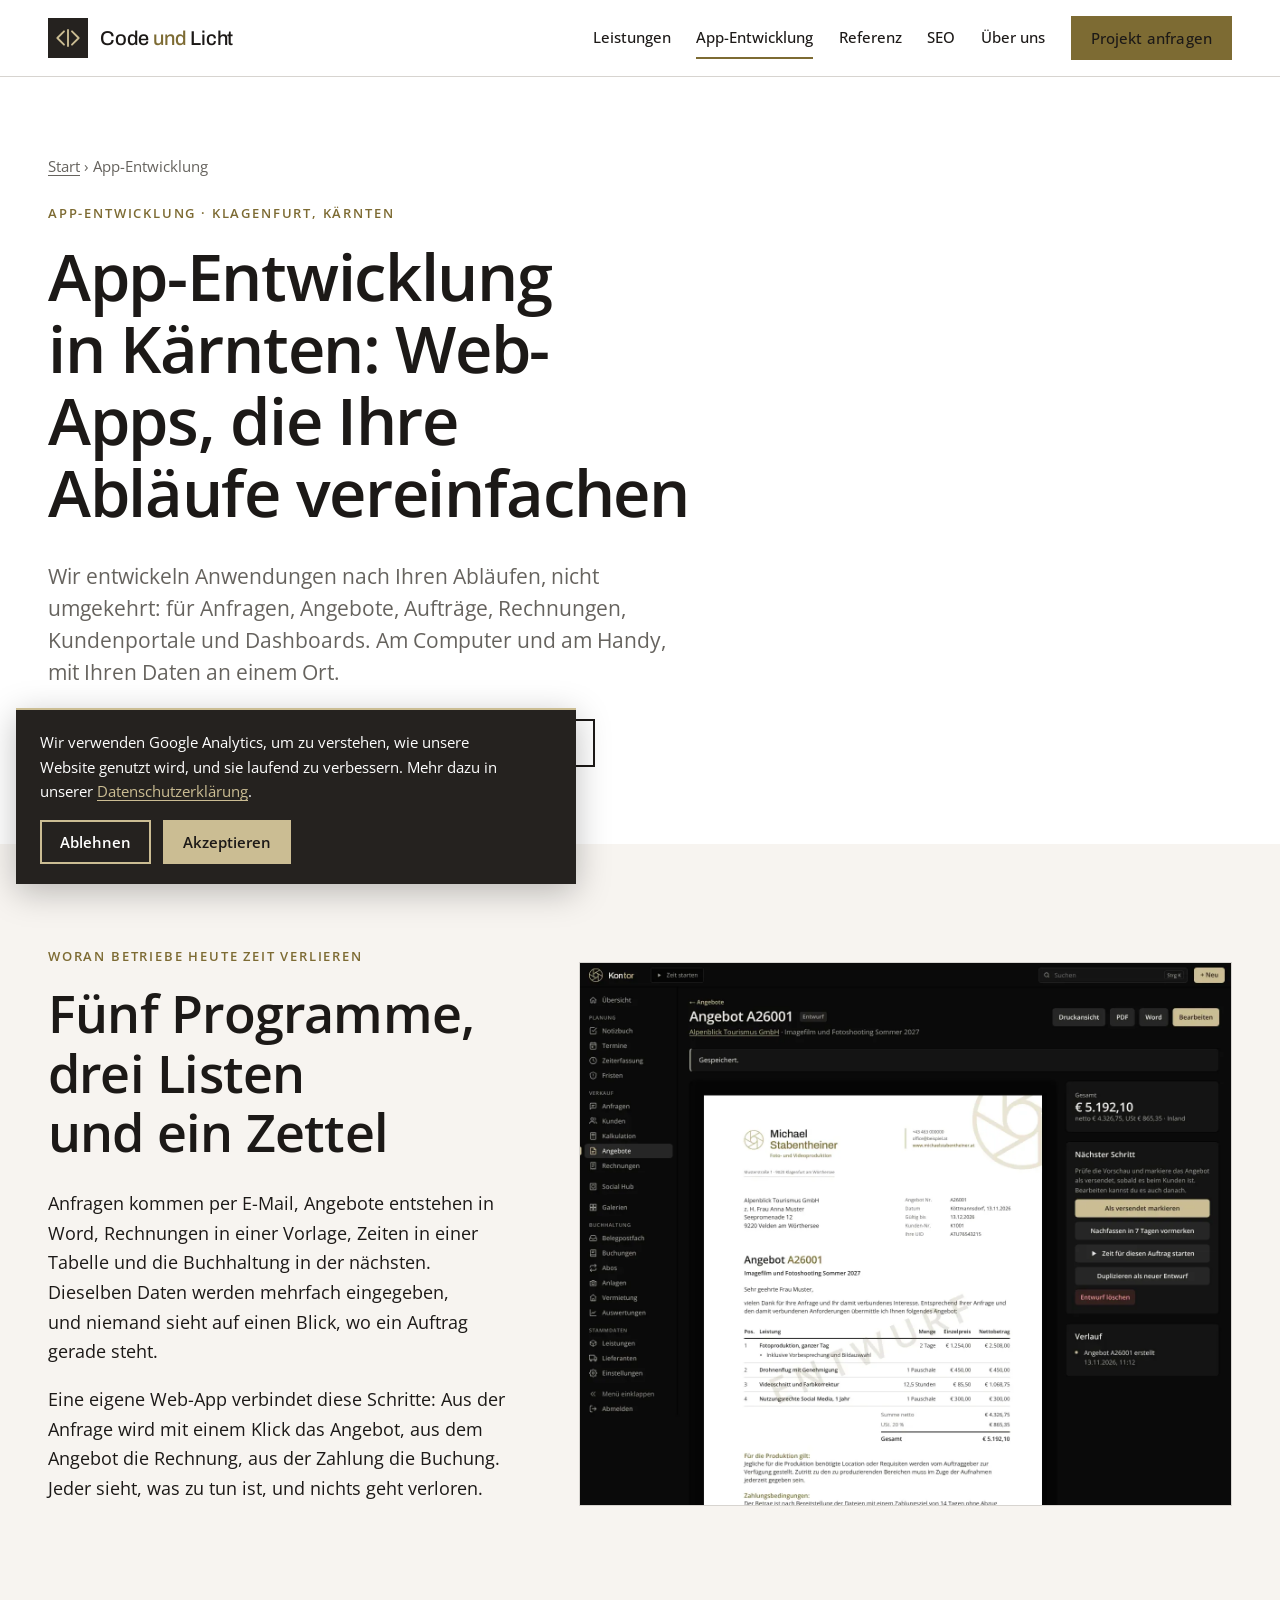
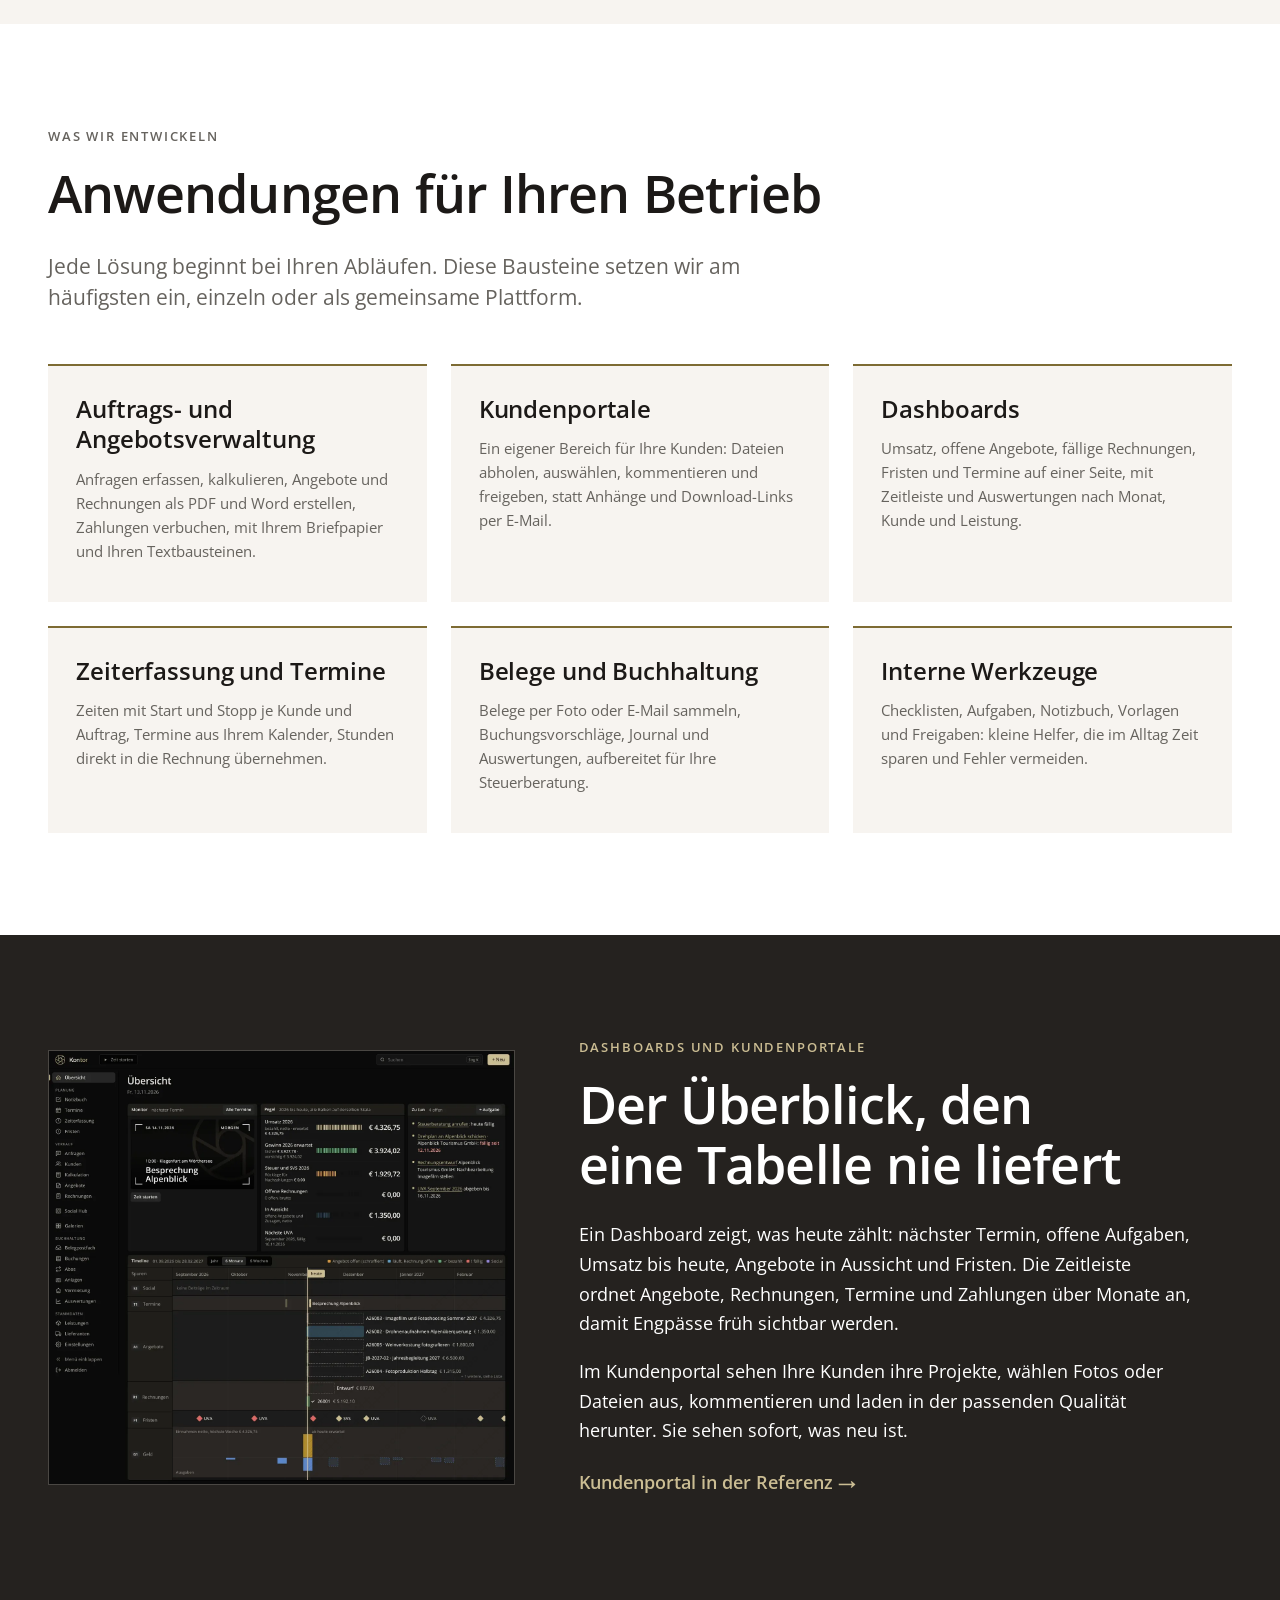
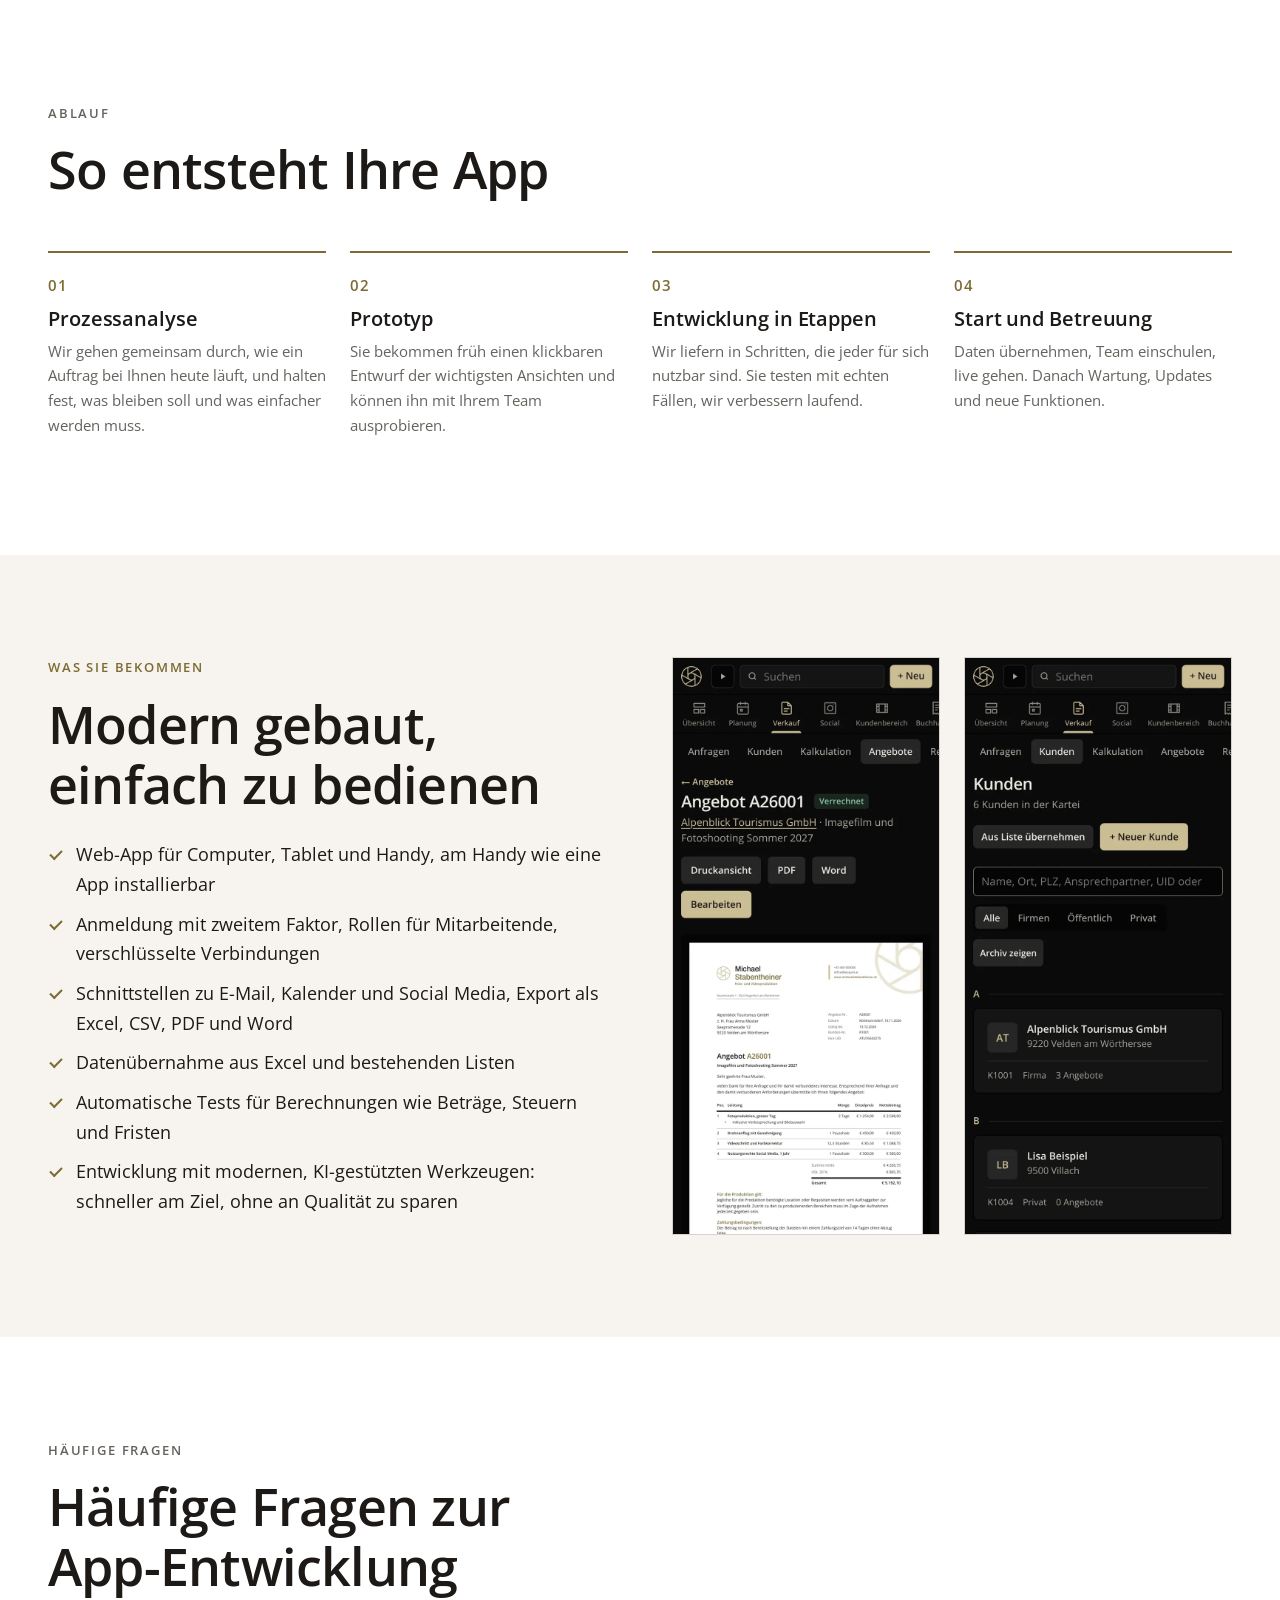
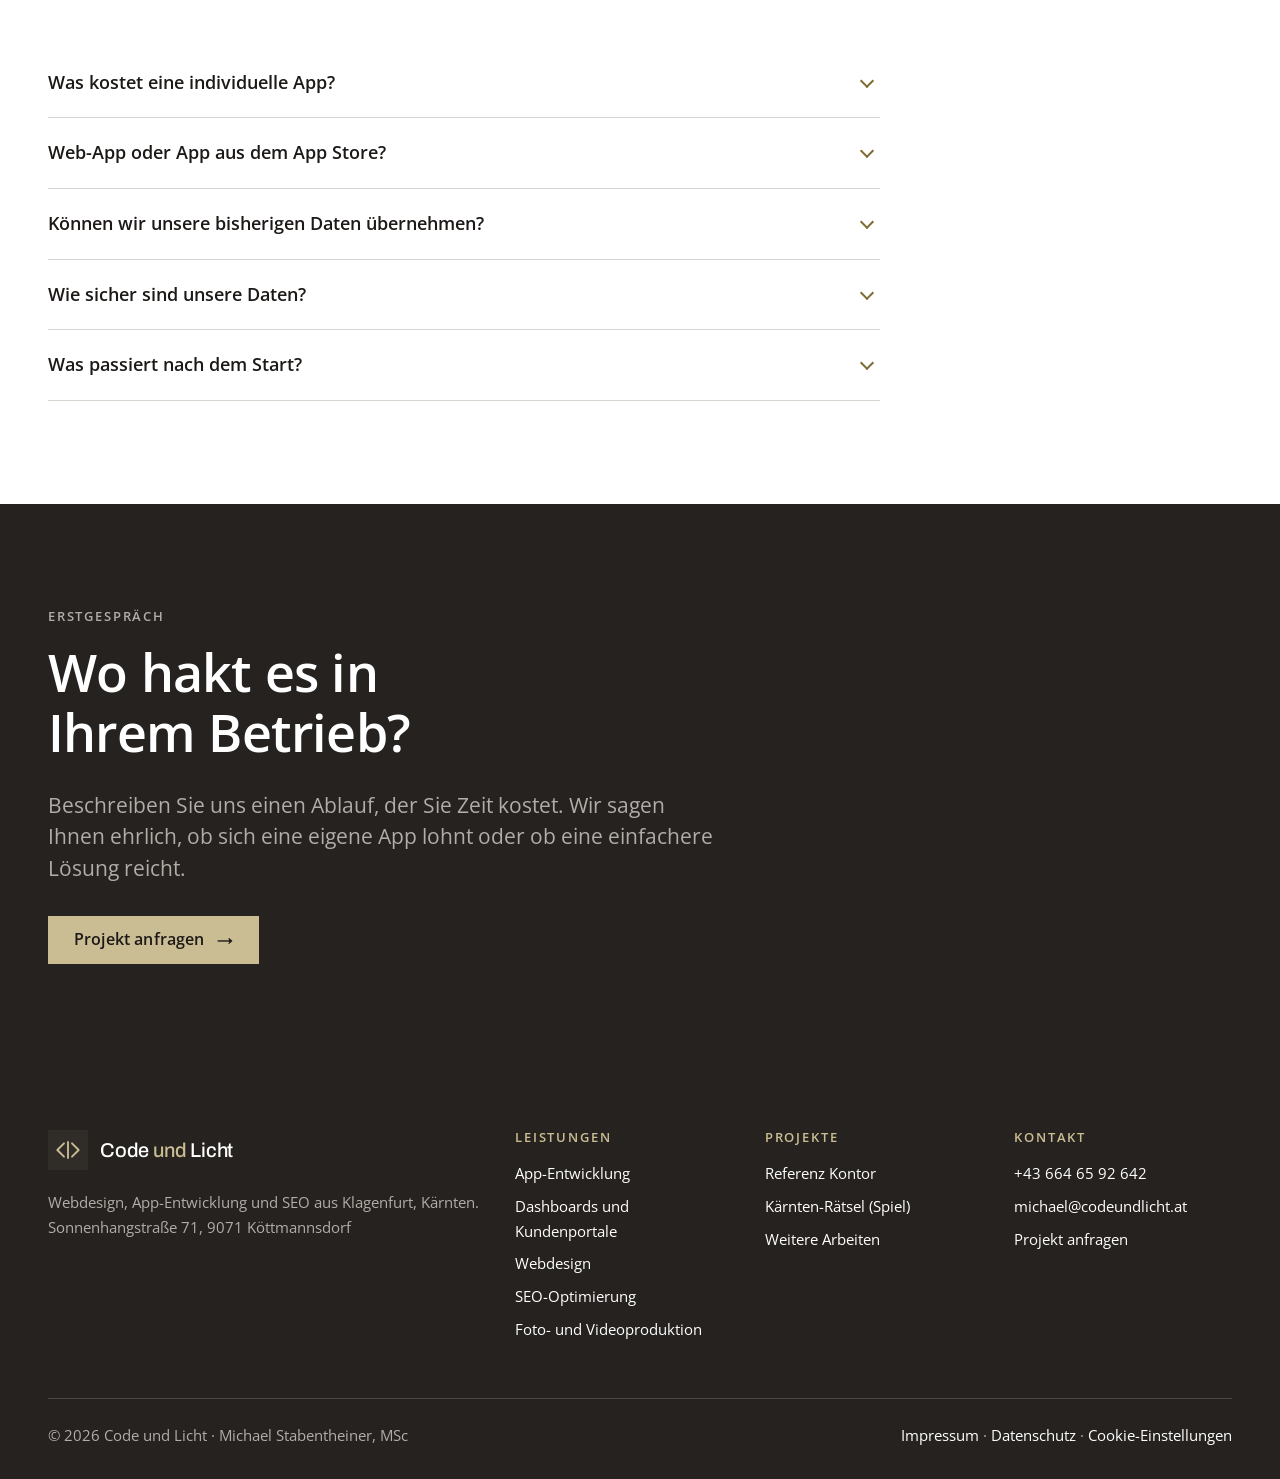
==== app-entwicklung/index.html @ 919775f1 "Code und Licht neu: CI 2026, App-Entwicklung, Referenz Kontor, SEO-Angebot - Startseite neu gegliede" ====
<!DOCTYPE html>
<html lang="de-AT">
<head>
  <meta charset="UTF-8">
  <meta name="viewport" content="width=device-width, initial-scale=1">
  <title>App-Entwicklung in Kärnten: Web-Apps &amp; Dashboards</title>
  <meta name="description" content="Web-Apps, Dashboards und Kundenportale nach Ihren Abläufen: App-Entwicklung aus Klagenfurt für Unternehmen in Kärnten und ganz Österreich.">
  <meta name="robots" content="index, follow, max-image-preview:large">
  <link rel="canonical" href="https://www.codeundlicht.at/app-entwicklung/">
  <meta property="og:type" content="website">
  <meta property="og:locale" content="de_AT">
  <meta property="og:site_name" content="Code und Licht">
  <meta property="og:title" content="App-Entwicklung in Kärnten: Web-Apps &amp; Dashboards">
  <meta property="og:description" content="Web-Apps, Dashboards und Kundenportale nach Ihren Abläufen: App-Entwicklung aus Klagenfurt für Unternehmen in Kärnten und ganz Österreich.">
  <meta property="og:url" content="https://www.codeundlicht.at/app-entwicklung/">
  <meta property="og:image" content="https://www.codeundlicht.at/assets/images/referenz-kontor/kontor-dashboard-uebersicht.jpg">
  <meta name="twitter:card" content="summary_large_image">
  <meta name="theme-color" content="#25221F">
  <link rel="icon" href="../assets/images/favicon.svg" type="image/svg+xml">
  <link rel="apple-touch-icon" href="../assets/images/apple-touch-icon.png">
  <link rel="preload" href="../assets/fonts/opensans-latin-400-600.woff2" as="font" type="font/woff2" crossorigin>
  <link rel="preload" as="image" href="../assets/images/referenz-kontor/kontor-angebot-720.webp" type="image/webp" fetchpriority="high">
  <link rel="stylesheet" href="../css/site.css">
  <script type="application/ld+json">
{
 "@context": "https://schema.org",
 "@graph": [
  {
   "@type": "ProfessionalService",
   "@id": "https://www.codeundlicht.at/#organisation",
   "name": "Code und Licht",
   "description": "Webdesign, App-Entwicklung und SEO aus Klagenfurt, Kärnten: Websites, Web-Apps, Dashboards und Kundenportale für kleine und mittelständische Unternehmen und Tourismusbetriebe.",
   "url": "https://www.codeundlicht.at/",
   "logo": "https://www.codeundlicht.at/assets/images/code-und-licht-logo.png",
   "image": "https://www.codeundlicht.at/assets/images/referenz-kontor/kontor-dashboard-uebersicht.jpg",
   "founder": {
    "@type": "Person",
    "name": "Michael Stabentheiner",
    "honorificSuffix": "MSc"
   },
   "email": "michael@codeundlicht.at",
   "telephone": "+43 664 65 92 642",
   "vatID": "ATU69786635",
   "address": {
    "@type": "PostalAddress",
    "streetAddress": "Sonnenhangstraße 71",
    "postalCode": "9071",
    "addressLocality": "Köttmannsdorf",
    "addressRegion": "Kärnten",
    "addressCountry": "AT"
   },
   "areaServed": [
    {
     "@type": "City",
     "name": "Klagenfurt"
    },
    {
     "@type": "City",
     "name": "Villach"
    },
    {
     "@type": "AdministrativeArea",
     "name": "Kärnten"
    },
    {
     "@type": "Country",
     "name": "Österreich"
    }
   ],
   "knowsAbout": [
    "Webdesign",
    "App-Entwicklung",
    "Web-Apps",
    "Dashboards",
    "Kundenportale",
    "Prozessoptimierung",
    "Automatisierung",
    "SEO",
    "Suchmaschinenoptimierung",
    "Landingpages",
    "Spieleentwicklung"
   ],
   "sameAs": [
    "https://www.instagram.com/michael.stabentheiner/",
    "https://at.linkedin.com/company/michaelstabentheiner",
    "https://www.facebook.com/michael.stabentheiner/",
    "https://www.michaelstabentheiner.at/"
   ]
  },
  {
   "@type": "WebSite",
   "@id": "https://www.codeundlicht.at/#website",
   "url": "https://www.codeundlicht.at/",
   "name": "Code und Licht",
   "inLanguage": "de-AT",
   "publisher": {
    "@id": "https://www.codeundlicht.at/#organisation"
   }
  },
  {
   "@type": "WebPage",
   "@id": "https://www.codeundlicht.at/app-entwicklung/#seite",
   "url": "https://www.codeundlicht.at/app-entwicklung/",
   "name": "App-Entwicklung in Kärnten: Web-Apps & Dashboards",
   "description": "Web-Apps, Dashboards und Kundenportale nach Ihren Abläufen: App-Entwicklung aus Klagenfurt für Unternehmen in Kärnten und ganz Österreich.",
   "inLanguage": "de-AT",
   "isPartOf": {
    "@id": "https://www.codeundlicht.at/#website"
   },
   "about": {
    "@id": "https://www.codeundlicht.at/#organisation"
   },
   "primaryImageOfPage": {
    "@type": "ImageObject",
    "url": "https://www.codeundlicht.at/assets/images/referenz-kontor/kontor-dashboard-uebersicht.jpg"
   }
  },
  {
   "@type": "BreadcrumbList",
   "itemListElement": [
    {
     "@type": "ListItem",
     "position": 1,
     "name": "Start",
     "item": "https://www.codeundlicht.at/"
    },
    {
     "@type": "ListItem",
     "position": 2,
     "name": "App-Entwicklung",
     "item": "https://www.codeundlicht.at/app-entwicklung/"
    }
   ]
  },
  {
   "@type": "Service",
   "@id": "https://www.codeundlicht.at/app-entwicklung/#leistung",
   "name": "App-Entwicklung",
   "serviceType": "Entwicklung von Web-Apps, Dashboards und Kundenportalen",
   "provider": {
    "@id": "https://www.codeundlicht.at/#organisation"
   },
   "areaServed": [
    {
     "@type": "AdministrativeArea",
     "name": "Kärnten"
    },
    {
     "@type": "Country",
     "name": "Österreich"
    }
   ],
   "description": "Individuelle Web-Apps nach den Abläufen des Unternehmens: Anfragen, Angebote, Aufträge, Rechnungen, Kundenportale und Dashboards, am Computer und am Handy."
  },
  {
   "@type": "FAQPage",
   "mainEntity": [
    {
     "@type": "Question",
     "name": "Was kostet eine individuelle App?",
     "acceptedAnswer": {
      "@type": "Answer",
      "text": "Das hängt vom Umfang ab. Nach dem ersten Gespräch und der Prozessanalyse bekommen Sie ein verbindliches Angebot für die erste Etappe, die bereits für sich nutzbar ist. So wissen Sie vorab, was Sie bekommen und was es kostet."
     }
    },
    {
     "@type": "Question",
     "name": "Web-App oder App aus dem App Store?",
     "acceptedAnswer": {
      "@type": "Answer",
      "text": "Für die meisten Betriebe reicht eine Web-App: Sie läuft im Browser am Computer, Tablet und Handy und lässt sich am Handy wie eine App auf den Startbildschirm legen, ohne App Store und ohne Updates über den Store. Braucht Ihr Projekt Funktionen, die nur eine App aus dem Store bietet, besprechen wir das im Erstgespräch."
     }
    },
    {
     "@type": "Question",
     "name": "Können wir unsere bisherigen Daten übernehmen?",
     "acceptedAnswer": {
      "@type": "Answer",
      "text": "Ja. Kundenlisten, Leistungen und andere Daten aus Excel oder CSV übernehmen wir beim Start. Umgekehrt lassen sich Ihre Daten jederzeit wieder exportieren, etwa als Excel, CSV oder PDF."
     }
    },
    {
     "@type": "Question",
     "name": "Wie sicher sind unsere Daten?",
     "acceptedAnswer": {
      "@type": "Answer",
      "text": "Wir planen Datenschutz von Anfang an mit: Anmeldung mit Passwort und zweitem Faktor, verschlüsselte Verbindungen, Rollen für Mitarbeitende, regelmäßige Sicherungen und ein Hosting, das zu Ihren Anforderungen an die DSGVO passt."
     }
    },
    {
     "@type": "Question",
     "name": "Was passiert nach dem Start?",
     "acceptedAnswer": {
      "@type": "Answer",
      "text": "Wir bleiben Ihr Ansprechpartner: Wartung, Sicherheitsupdates, Fehlerbehebung und neue Funktionen, wenn Ihr Betrieb wächst oder sich Abläufe ändern."
     }
    }
   ]
  }
 ]
}
  </script>
</head>
<body>
<a class="skip" href="#inhalt">Zum Inhalt</a>
<header class="hd">
  <div class="hd__inner">
    <a href="../" class="logo" aria-label="Code und Licht, Startseite"><span class="logo__mark"><svg viewBox="0 0 36 26" fill="none" stroke="currentColor" stroke-width="2.8" stroke-linecap="round" stroke-linejoin="round" aria-hidden="true"><path d="M12 3 L2 13 L12 23"/><path d="M24 3 L34 13 L24 23"/><line x1="18" y1="1" x2="18" y2="25"/></svg></span><span class="logo__word">Code <em>und</em> Licht</span></a>
    <button class="burger" id="navBurger" aria-label="Menü öffnen" aria-expanded="false" aria-controls="navLinks"><span></span><span></span></button>
    <nav class="nav" id="navLinks" aria-label="Hauptnavigation">
      <a href="../#leistungen">Leistungen</a>
      <a href="../app-entwicklung/" aria-current="page">App-Entwicklung</a>
      <a href="../referenzen/kontor/">Referenz</a>
      <a href="../seo-optimierung/">SEO</a>
      <a href="../#ueber">Über uns</a>
      <a href="../#kontakt" class="btn btn--primary">Projekt anfragen</a>
    </nav>
  </div>
</header>

<main id="inhalt">
<section class="page-hero">
  <div class="container">
    <p class="crumbs"><a href="../">Start</a> › App-Entwicklung</p>
    <p class="eyebrow">App-Entwicklung · Klagenfurt, Kärnten</p>
    <h1>App-Entwicklung in Kärnten: Web-Apps, die Ihre Abläufe vereinfachen</h1>
    <p class="lead">Wir entwickeln Anwendungen nach Ihren Abläufen, nicht umgekehrt: für Anfragen, Angebote, Aufträge, Rechnungen, Kundenportale und Dashboards. Am Computer und am Handy, mit Ihren Daten an einem Ort.</p>
    <div class="actions">
      <a href="../#kontakt" class="btn btn--primary">Erstgespräch vereinbaren <span aria-hidden="true">→</span></a>
      <a href="../referenzen/kontor/" class="btn btn--secondary">Referenz Kontor ansehen</a>
    </div>
  </div>
</section>

<section class="section section--alt">
  <div class="container split split--wide-media">
    <div>
      <p class="eyebrow">Woran Betriebe heute Zeit verlieren</p>
      <h2>Fünf Programme, drei Listen und ein Zettel</h2>
      <p>Anfragen kommen per E-Mail, Angebote entstehen in Word, Rechnungen in einer Vorlage, Zeiten in einer Tabelle und die Buchhaltung in der nächsten. Dieselben Daten werden mehrfach eingegeben, und niemand sieht auf einen Blick, wo ein Auftrag gerade steht.</p>
      <p>Eine eigene Web-App verbindet diese Schritte: Aus der Anfrage wird mit einem Klick das Angebot, aus dem Angebot die Rechnung, aus der Zahlung die Buchung. Jeder sieht, was zu tun ist, und nichts geht verloren.</p>
    </div>
    <figure class="shot"><picture><source type="image/webp" srcset="../assets/images/referenz-kontor/kontor-angebot-720.webp 720w, ../assets/images/referenz-kontor/kontor-angebot.webp 1440w" sizes="(max-width: 900px) 100vw, 58vw"><img src="../assets/images/referenz-kontor/kontor-angebot.jpg" alt="Angebot in der Web-App Kontor mit Vorschau im Briefpapier, Gesamtbetrag und nächstem Schritt (Beispieldaten)" width="1440" height="1200" loading="lazy" decoding="async"></picture></figure>
  </div>
</section>

<section class="section">
  <div class="container">
    <div class="head">
      <p class="eyebrow">Was wir entwickeln</p>
      <h2>Anwendungen für Ihren Betrieb</h2>
      <p class="lead">Jede Lösung beginnt bei Ihren Abläufen. Diese Bausteine setzen wir am häufigsten ein, einzeln oder als gemeinsame Plattform.</p>
    </div>
    <div class="cards">
      <article class="card"><h3>Auftrags- und Angebotsverwaltung</h3><p>Anfragen erfassen, kalkulieren, Angebote und Rechnungen als PDF und Word erstellen, Zahlungen verbuchen, mit Ihrem Briefpapier und Ihren Textbausteinen.</p></article>
      <article class="card"><h3>Kundenportale</h3><p>Ein eigener Bereich für Ihre Kunden: Dateien abholen, auswählen, kommentieren und freigeben, statt Anhänge und Download-Links per E-Mail.</p></article>
      <article class="card" id="dashboards"><h3>Dashboards</h3><p>Umsatz, offene Angebote, fällige Rechnungen, Fristen und Termine auf einer Seite, mit Zeitleiste und Auswertungen nach Monat, Kunde und Leistung.</p></article>
      <article class="card"><h3>Zeiterfassung und Termine</h3><p>Zeiten mit Start und Stopp je Kunde und Auftrag, Termine aus Ihrem Kalender, Stunden direkt in die Rechnung übernehmen.</p></article>
      <article class="card"><h3>Belege und Buchhaltung</h3><p>Belege per Foto oder E-Mail sammeln, Buchungsvorschläge, Journal und Auswertungen, aufbereitet für Ihre Steuerberatung.</p></article>
      <article class="card"><h3>Interne Werkzeuge</h3><p>Checklisten, Aufgaben, Notizbuch, Vorlagen und Freigaben: kleine Helfer, die im Alltag Zeit sparen und Fehler vermeiden.</p></article>
    </div>
  </div>
</section>

<section class="section dark">
  <div class="container split split--wide-media split--reverse">
    <div>
      <p class="eyebrow">Dashboards und Kundenportale</p>
      <h2>Der Überblick, den eine Tabelle nie liefert</h2>
      <p>Ein Dashboard zeigt, was heute zählt: nächster Termin, offene Aufgaben, Umsatz bis heute, Angebote in Aussicht und Fristen. Die Zeitleiste ordnet Angebote, Rechnungen, Termine und Zahlungen über Monate an, damit Engpässe früh sichtbar werden.</p>
      <p>Im Kundenportal sehen Ihre Kunden ihre Projekte, wählen Fotos oder Dateien aus, kommentieren und laden in der passenden Qualität herunter. Sie sehen sofort, was neu ist.</p>
      <a class="link" href="../referenzen/kontor/#portal">Kundenportal in der Referenz →</a>
    </div>
    <figure class="shot"><picture><source type="image/webp" srcset="../assets/images/referenz-kontor/kontor-dashboard-uebersicht-720.webp 720w, ../assets/images/referenz-kontor/kontor-dashboard-uebersicht.webp 1440w" sizes="(max-width: 900px) 100vw, 58vw"><img src="../assets/images/referenz-kontor/kontor-dashboard-uebersicht.jpg" alt="Dashboard mit Monitor für den nächsten Termin, Pegel für Umsatz und offene Rechnungen, Aufgabenliste und Zeitleiste über sechs Monate (Beispieldaten)" width="1440" height="1340" loading="lazy" decoding="async"></picture></figure>
  </div>
</section>

<section class="section" id="ablauf">
  <div class="container">
    <div class="head">
      <p class="eyebrow">Ablauf</p>
      <h2>So entsteht Ihre App</h2>
    </div>
    <ol class="steps">
      <li><h3>Prozessanalyse</h3><p>Wir gehen gemeinsam durch, wie ein Auftrag bei Ihnen heute läuft, und halten fest, was bleiben soll und was einfacher werden muss.</p></li>
      <li><h3>Prototyp</h3><p>Sie bekommen früh einen klickbaren Entwurf der wichtigsten Ansichten und können ihn mit Ihrem Team ausprobieren.</p></li>
      <li><h3>Entwicklung in Etappen</h3><p>Wir liefern in Schritten, die jeder für sich nutzbar sind. Sie testen mit echten Fällen, wir verbessern laufend.</p></li>
      <li><h3>Start und Betreuung</h3><p>Daten übernehmen, Team einschulen, live gehen. Danach Wartung, Updates und neue Funktionen.</p></li>
    </ol>
  </div>
</section>

<section class="section section--alt">
  <div class="container split">
    <div>
      <p class="eyebrow">Was Sie bekommen</p>
      <h2>Modern gebaut, einfach zu bedienen</h2>
      <ul class="check">
        <li>Web-App für Computer, Tablet und Handy, am Handy wie eine App installierbar</li>
        <li>Anmeldung mit zweitem Faktor, Rollen für Mitarbeitende, verschlüsselte Verbindungen</li>
        <li>Schnittstellen zu E-Mail, Kalender und Social Media, Export als Excel, CSV, PDF und Word</li>
        <li>Datenübernahme aus Excel und bestehenden Listen</li>
        <li>Automatische Tests für Berechnungen wie Beträge, Steuern und Fristen</li>
        <li>Entwicklung mit modernen, KI-gestützten Werkzeugen: schneller am Ziel, ohne an Qualität zu sparen</li>
      </ul>
    </div>
    <div class="shots-2">
      <figure class="shot shot--phone"><picture><source type="image/webp" srcset="../assets/images/referenz-kontor/kontor-handy-angebot-720.webp 720w, ../assets/images/referenz-kontor/kontor-handy-angebot.webp 780w" sizes="(max-width: 700px) 100vw, 25vw"><img src="../assets/images/referenz-kontor/kontor-handy-angebot.jpg" alt="Angebot in Kontor am Handy mit Status, Druckansicht, PDF und Word (Beispieldaten)" width="780" height="1688" loading="lazy" decoding="async"></picture></figure>
      <figure class="shot shot--phone"><picture><source type="image/webp" srcset="../assets/images/referenz-kontor/kontor-handy-kunden-720.webp 720w, ../assets/images/referenz-kontor/kontor-handy-kunden.webp 780w" sizes="(max-width: 700px) 100vw, 25vw"><img src="../assets/images/referenz-kontor/kontor-handy-kunden.jpg" alt="Kundenliste in Kontor am Handy mit Suche und Filtern (Beispieldaten)" width="780" height="1688" loading="lazy" decoding="async"></picture></figure>
    </div>
  </div>
</section>

<section class="section">
  <div class="container">
    <div class="head">
      <p class="eyebrow">Häufige Fragen</p>
      <h2>Häufige Fragen zur App-Entwicklung</h2>
    </div>
    <div class="faq">
      <details><summary>Was kostet eine individuelle App?</summary><p>Das hängt vom Umfang ab. Nach dem ersten Gespräch und der Prozessanalyse bekommen Sie ein verbindliches Angebot für die erste Etappe, die bereits für sich nutzbar ist. So wissen Sie vorab, was Sie bekommen und was es kostet.</p></details>
      <details><summary>Web-App oder App aus dem App Store?</summary><p>Für die meisten Betriebe reicht eine Web-App: Sie läuft im Browser am Computer, Tablet und Handy und lässt sich am Handy wie eine App auf den Startbildschirm legen, ohne App Store und ohne Updates über den Store. Braucht Ihr Projekt Funktionen, die nur eine App aus dem Store bietet, besprechen wir das im Erstgespräch.</p></details>
      <details><summary>Können wir unsere bisherigen Daten übernehmen?</summary><p>Ja. Kundenlisten, Leistungen und andere Daten aus Excel oder CSV übernehmen wir beim Start. Umgekehrt lassen sich Ihre Daten jederzeit wieder exportieren, etwa als Excel, CSV oder PDF.</p></details>
      <details><summary>Wie sicher sind unsere Daten?</summary><p>Wir planen Datenschutz von Anfang an mit: Anmeldung mit Passwort und zweitem Faktor, verschlüsselte Verbindungen, Rollen für Mitarbeitende, regelmäßige Sicherungen und ein Hosting, das zu Ihren Anforderungen an die DSGVO passt.</p></details>
      <details><summary>Was passiert nach dem Start?</summary><p>Wir bleiben Ihr Ansprechpartner: Wartung, Sicherheitsupdates, Fehlerbehebung und neue Funktionen, wenn Ihr Betrieb wächst oder sich Abläufe ändern.</p></details>
    </div>
  </div>
</section>

<section class="section dark cta">
  <div class="container">
    <p class="eyebrow">Erstgespräch</p>
    <h2>Wo hakt es in Ihrem Betrieb?</h2>
    <p class="lead">Beschreiben Sie uns einen Ablauf, der Sie Zeit kostet. Wir sagen Ihnen ehrlich, ob sich eine eigene App lohnt oder ob eine einfachere Lösung reicht.</p>
    <div class="actions"><a href="../#kontakt" class="btn btn--primary">Projekt anfragen <span aria-hidden="true">→</span></a></div>
  </div>
</section>
</main>

<footer class="ft dark">
  <div class="container">
    <div class="ft__grid">
      <div>
        <a href="../" class="logo" aria-label="Code und Licht, Startseite"><span class="logo__mark"><svg viewBox="0 0 36 26" fill="none" stroke="currentColor" stroke-width="2.8" stroke-linecap="round" stroke-linejoin="round" aria-hidden="true"><path d="M12 3 L2 13 L12 23"/><path d="M24 3 L34 13 L24 23"/><line x1="18" y1="1" x2="18" y2="25"/></svg></span><span class="logo__word">Code <em>und</em> Licht</span></a>
        <p style="margin-top:20px">Webdesign, App-Entwicklung und SEO aus Klagenfurt, Kärnten.<br>Sonnenhangstraße 71, 9071 Köttmannsdorf</p>
      </div>
      <div>
        <h2>Leistungen</h2>
        <ul>
          <li><a href="../app-entwicklung/">App-Entwicklung</a></li>
          <li><a href="../app-entwicklung/#dashboards">Dashboards und Kundenportale</a></li>
          <li><a href="../#webdesign">Webdesign</a></li>
          <li><a href="../seo-optimierung/">SEO-Optimierung</a></li>
          <li><a href="https://www.michaelstabentheiner.at/">Foto- und Videoproduktion</a></li>
        </ul>
      </div>
      <div>
        <h2>Projekte</h2>
        <ul>
          <li><a href="../referenzen/kontor/">Referenz Kontor</a></li>
          <li><a href="../kaernten-raetsel/">Kärnten-Rätsel (Spiel)</a></li>
          <li><a href="../#arbeiten">Weitere Arbeiten</a></li>
        </ul>
      </div>
      <div>
        <h2>Kontakt</h2>
        <ul>
          <li><a href="tel:+436646592642">+43 664 65 92 642</a></li>
          <li><a href="mailto:michael@codeundlicht.at">michael@codeundlicht.at</a></li>
          <li><a href="../#kontakt">Projekt anfragen</a></li>
        </ul>
      </div>
    </div>
    <div class="ft__bottom">
      <span>© <span id="year">2026</span> Code und Licht · Michael Stabentheiner, MSc</span>
      <span><a href="../impressum.html">Impressum</a> · <a href="../impressum.html#datenschutz">Datenschutz</a> · <a href="#" class="js-cookie-settings">Cookie-Einstellungen</a></span>
    </div>
  </div>
</footer>

<script src="../js/main.js" defer></script>
</body>
</html>
---- css/site.css ----
/* ==========================================================================
   Code und Licht · Website · CI 2026 (v1.2)
   Werte aus der CI von Michael Stabentheiner (Repo Michaelstabentheiner, brand/ci-2026/tokens.css):
   Gold #7D6B33 auf Hell, Sand #CBBD93 auf Dunkel, Ink #1C1917, Anthrazit #25221F, Papier #F7F4F0,
   Textschrift Open Sans 400/500/600 (selbst gehostet), Radius 0, linksbündig.
   Das Logo „Code und Licht“ (Zeichen + Wortmarke in Archivo) bleibt; es übernimmt nur die CI-Farben.
   css/style.css bleibt für das Kärnten-Rätsel bestehen.
   ========================================================================== */

@font-face { font-family: "Open Sans"; font-weight: 400 600; font-style: normal; font-display: swap; src: url("../assets/fonts/opensans-latin-400-600.woff2") format("woff2"); unicode-range: U+0020-007E, U+00A0-017F, U+02BC, U+02C6, U+02DA, U+02DC, U+0304, U+0308, U+2009, U+2013-2015, U+2017-201A, U+201C-201E, U+2020-2022, U+2026, U+2030, U+2032-2033, U+2039-203A, U+2044, U+20AC, U+2122, U+2212, U+2215; }
@font-face { font-family: "Open Sans"; font-weight: 400; font-style: italic; font-display: swap; src: url("../assets/fonts/opensans-latin-400-italic.woff2") format("woff2"); unicode-range: U+0020-007E, U+00A0-017F, U+2013-2014, U+2018-201E, U+2026, U+20AC; }
@font-face { font-family: "Open Sans"; font-weight: 400 600; font-style: normal; font-display: swap; src: url("../assets/fonts/archivo-zeichen-400-600.woff2") format("woff2"); unicode-range: U+2010-2011, U+203E, U+2052, U+2190-2195; }
@font-face { font-family: "Archivo"; font-weight: 400 600; font-style: normal; font-display: swap; src: url("../assets/fonts/archivo-latin-400-600.woff2") format("woff2"); }

:root {
  --ink: #1C1917;
  --gold: #7D6B33;
  --gold-700: #60501C;
  --gold-200: #EDE9DD;
  --sand: #CBBD93;
  --anthrazit: #25221F;
  --anthrazit-hell: #302D29;
  --papier: #F7F4F0;
  --white: #FFFFFF;
  --n-200: #EAE7E3;
  --n-300: #D7D4D0;
  --n-400: #B1ADA9;
  --n-600: #66635E;
  --n-700: #4A4743;

  /* Rollen auf hellem Grund */
  --bg: var(--white);
  --text: var(--ink);
  --muted: var(--n-600);
  --accent: var(--gold);
  --accent-hover: var(--gold-700);
  --on-accent: var(--white);
  --line: var(--n-300);
  --card: var(--papier);

  --font: "Open Sans", "Helvetica Neue", Arial, sans-serif;
  --font-logo: "Archivo", "Helvetica Neue", Arial, sans-serif;
  --fs-display: clamp(1.75rem, 0.76rem + 4.16vw, 4.5rem);
  --fs-h2: clamp(1.5rem, 0.8125rem + 3.04vw, 3.25rem);
  --fs-h3: clamp(1.25rem, 1.15rem + 0.45vw, 1.625rem);
  --fs-lead: clamp(1.125rem, 1rem + 0.4vw, 1.375rem);
  --fs-body: clamp(1.0625rem, 1rem + 0.2vw, 1.125rem);
  --fs-small: 0.9375rem;
  --fs-eyebrow: 0.8125rem;

  --section-y: clamp(64px, 8vw, 128px);
  --container: 1280px;
  --gutter: clamp(20px, 4vw, 48px);
  --measure: 34em;
  --t: 160ms ease;
}

/* Dunkle Abschnitte: Klasse .dark – alle Bausteine drehen mit */
.dark {
  --bg: var(--anthrazit);
  --text: var(--white);
  --muted: var(--n-400);
  --accent: var(--sand);
  --accent-hover: var(--gold-200);
  --on-accent: var(--ink);
  --line: var(--n-700);
  --card: var(--anthrazit-hell);
  background: var(--bg);
  color: var(--text);
}

/* ---------- Basis ---------- */
*, *::before, *::after { box-sizing: border-box; }
html { scroll-behavior: smooth; -webkit-text-size-adjust: 100%; }
body { margin: 0; font-family: var(--font); font-size: var(--fs-body); line-height: 1.65; color: var(--text); background: var(--bg); -webkit-font-smoothing: antialiased; overflow-x: hidden; }
h1, h2, h3, h4 { font-family: var(--font); font-weight: 600; color: inherit; margin: 0 0 0.5em; text-wrap: balance; }
h1 { font-size: var(--fs-display); line-height: 1.1; letter-spacing: -0.02em; }
h2 { font-size: var(--fs-h2); line-height: 1.15; letter-spacing: -0.015em; }
h3 { font-size: var(--fs-h3); line-height: 1.25; letter-spacing: -0.005em; }
h4 { font-size: 1.0625rem; line-height: 1.35; }
p { margin: 0 0 1em; max-width: var(--measure); text-wrap: pretty; }
ul, ol { margin: 0 0 1em; padding-left: 1.2em; }
strong { font-weight: 600; }
a { color: var(--accent); text-decoration: underline; text-underline-offset: 0.18em; text-decoration-thickness: 1px; }
a:hover { color: var(--accent-hover); }
:focus-visible { outline: 2px solid var(--accent); outline-offset: 2px; }
::selection { background: var(--gold-200); color: var(--ink); }
img, video { max-width: 100%; display: block; height: auto; }
@media (max-width: 767px) { h1, h2, h3 { hyphens: manual; } }

.container { max-width: var(--container); margin-inline: auto; padding-inline: var(--gutter); }
.section { padding-block: var(--section-y); background: var(--bg); }
.section--alt { --bg: var(--papier); --card: var(--white); background: var(--papier); }
.lead { font-size: var(--fs-lead); line-height: 1.5; }
.muted { color: var(--muted); }
.small { font-size: var(--fs-small); }
.eyebrow { display: block; font-size: var(--fs-eyebrow); font-weight: 600; letter-spacing: 0.14em; text-transform: uppercase; color: var(--accent); margin: 0 0 16px; }
.head { max-width: 52rem; margin-bottom: clamp(32px, 4vw, 56px); }
.head p { color: var(--muted); }
.skip { position: absolute; left: -9999px; }
.skip:focus { left: 16px; top: 16px; z-index: 100; background: var(--white); padding: 8px 12px; }

/* ---------- Logo „Code und Licht“ (bleibt, in CI-Farben) ---------- */
.logo { display: inline-flex; align-items: center; gap: 12px; text-decoration: none; color: var(--text); }
.logo__mark { width: 40px; height: 40px; display: grid; place-items: center; background: var(--anthrazit); color: var(--sand); flex: none; }
.dark .logo__mark { background: var(--anthrazit-hell); }
.logo__mark svg { width: 24px; height: 18px; }
.logo__word { font: 500 1.25rem/1 var(--font-logo); letter-spacing: -0.01em; white-space: nowrap; }
.logo__word em { font-style: normal; color: var(--accent); }
.logo:hover { color: var(--text); }

/* ---------- Kopfzeile ---------- */
.hd { position: sticky; top: 0; z-index: 50; background: var(--white); border-bottom: 1px solid var(--n-300); }
.hd__inner { display: flex; align-items: center; justify-content: space-between; gap: 24px; min-height: 76px; max-width: var(--container); margin-inline: auto; padding-inline: var(--gutter); }
.nav { display: flex; align-items: center; gap: clamp(16px, 2vw, 28px); }
.nav a { color: var(--ink); text-decoration: none; font-size: 0.9375rem; font-weight: 500; padding-block: 8px; border-bottom: 2px solid transparent; }
.nav a:hover, .nav a[aria-current="page"] { color: var(--ink); border-bottom-color: var(--gold); }
.nav .btn { padding: 10px 18px; min-height: 44px; border-bottom: 2px solid transparent; }
.nav .btn:hover { color: var(--white); }
.burger { display: none; width: 44px; height: 44px; border: 0; background: none; cursor: pointer; padding: 10px; }
.burger span { display: block; height: 2px; background: var(--ink); margin: 6px 0; transition: transform var(--t); }
.burger.is-open span:first-child { transform: translateY(4px) rotate(45deg); }
.burger.is-open span:last-child { transform: translateY(-4px) rotate(-45deg); }
@media (max-width: 1080px) {
  .burger { display: block; }
  .nav { position: absolute; top: 100%; left: 0; right: 0; flex-direction: column; align-items: stretch; gap: 0; background: var(--white); border-bottom: 1px solid var(--n-300); padding: 8px var(--gutter) 24px; display: none; }
  .nav.is-open { display: flex; }
  .nav a { padding-block: 14px; border-bottom: 1px solid var(--n-200); }
  .nav .btn { margin-top: 16px; justify-content: space-between; }
}

/* ---------- Buttons und Textlinks ---------- */
.btn { display: inline-flex; align-items: center; justify-content: flex-start; gap: 12px; min-height: 48px; padding: 12px 24px; font: 600 1rem/1.2 var(--font); letter-spacing: 0.01em; text-decoration: none; border: 2px solid transparent; border-radius: 0; cursor: pointer; transition: background var(--t), color var(--t), border-color var(--t); }
.btn--primary { background: var(--accent); color: var(--on-accent); }
.btn--primary:hover { background: var(--accent-hover); border-color: var(--accent-hover); color: var(--on-accent); }
.btn--secondary { background: transparent; color: var(--text); border-color: var(--text); }
.btn--secondary:hover { background: var(--text); color: var(--bg); }
.actions { display: flex; flex-wrap: wrap; gap: 16px; margin-top: 32px; }
.link { display: inline-block; font-weight: 600; text-decoration: none; margin-top: 4px; }
.link:hover { text-decoration: underline; }

/* ---------- Hero ---------- */
.hero { padding-block: clamp(48px, 7vw, 112px) clamp(56px, 7vw, 112px); }
.hero__grid { display: grid; grid-template-columns: minmax(0, 5fr) minmax(0, 6fr); gap: clamp(32px, 5vw, 72px); align-items: center; }
.hero h1 { margin-bottom: 24px; }
.hero h1 span { color: var(--accent); }
.hero .lead { color: var(--muted); }
.hero__shot { margin: 0; }
@media (max-width: 900px) { .hero__grid { grid-template-columns: 1fr; } }
.page-hero { padding-block: clamp(48px, 6vw, 96px); }
.page-hero h1 { max-width: 20ch; }
.page-hero .lead { color: var(--muted); max-width: 40rem; }
.crumbs { font-size: var(--fs-small); color: var(--muted); margin-bottom: 24px; }
.crumbs a { color: var(--muted); }

/* ---------- Bildschirmfotos ---------- */
.shot { margin: 0; border: 1px solid var(--line); background: #0b0b0b; }
.shot img { width: 100%; }
.shot figcaption, .cap { font-size: var(--fs-small); color: var(--muted); padding: 12px 0 0; background: var(--bg); }
.shot--phone { max-width: 320px; }
.shots-2 { display: grid; grid-template-columns: repeat(2, minmax(0, 1fr)); gap: 24px; }
@media (max-width: 700px) { .shots-2 { grid-template-columns: 1fr; } }

/* ---------- Kennzahlen ---------- */
.stats { display: grid; grid-template-columns: repeat(3, minmax(0, 1fr)); gap: 24px; border-top: 1px solid var(--line); padding-top: 32px; }
.stat__num { display: block; font-size: clamp(2rem, 1.4rem + 2.4vw, 3.25rem); font-weight: 600; line-height: 1.1; letter-spacing: -0.02em; color: var(--accent); }
.stat__label { color: var(--muted); font-size: var(--fs-small); }
@media (max-width: 640px) { .stats { grid-template-columns: 1fr; } }

/* ---------- Karten ---------- */
.cards { display: grid; gap: 24px; grid-template-columns: repeat(3, minmax(0, 1fr)); }
.cards--2 { grid-template-columns: repeat(2, minmax(0, 1fr)); }
.cards--4 { grid-template-columns: repeat(4, minmax(0, 1fr)); }
@media (max-width: 1000px) { .cards, .cards--4 { grid-template-columns: repeat(2, minmax(0, 1fr)); } }
@media (max-width: 640px) { .cards, .cards--2, .cards--4 { grid-template-columns: 1fr; } }
.card { background: var(--card); border-top: 2px solid var(--accent); padding: 28px 28px 24px; display: flex; flex-direction: column; }
.card h3 { margin-bottom: 12px; }
.card p { color: var(--muted); font-size: var(--fs-small); line-height: 1.6; }
.card .link { margin-top: auto; padding-top: 8px; }
.card__icon { width: 32px; height: 32px; color: var(--accent); margin-bottom: 20px; }
.card--feature { grid-column: span 2; }
.card--full { grid-column: 1 / -1; }
.card--full p { max-width: 52rem; }
.section--tight { padding-block: clamp(40px, 5vw, 64px); }
@media (max-width: 640px) { .card--feature { grid-column: auto; } }
.card ul { color: var(--muted); font-size: var(--fs-small); padding-left: 1.1em; margin-top: 0; }
.card li { margin-bottom: 4px; }

/* ---------- Split: Text | Bild ---------- */
.split { display: grid; grid-template-columns: minmax(0, 1fr) minmax(0, 1fr); gap: clamp(32px, 5vw, 80px); align-items: center; }
.split--wide-media { grid-template-columns: minmax(0, 5fr) minmax(0, 7fr); }
.split--reverse > :first-child { order: 2; }
@media (max-width: 900px) { .split, .split--wide-media { grid-template-columns: 1fr; } .split--reverse > :first-child { order: 0; } }

/* ---------- Ablauf (Schritte) ---------- */
.steps { list-style: none; padding: 0; margin: 0; display: grid; grid-template-columns: repeat(4, minmax(0, 1fr)); gap: 24px; counter-reset: schritt; }
.steps li { border-top: 2px solid var(--accent); padding-top: 20px; counter-increment: schritt; }
.steps li::before { content: counter(schritt, decimal-leading-zero); display: block; font-weight: 600; color: var(--accent); margin-bottom: 8px; font-size: var(--fs-small); letter-spacing: 0.08em; }
.steps h3 { font-size: 1.25rem; margin-bottom: 8px; }
.steps p { color: var(--muted); font-size: var(--fs-small); }
@media (max-width: 1000px) { .steps { grid-template-columns: repeat(2, minmax(0, 1fr)); } }
@media (max-width: 560px) { .steps { grid-template-columns: 1fr; } }

/* Prozesskette der Referenz: Schritt-Leiste */
.chain { display: flex; flex-wrap: wrap; gap: 8px; list-style: none; padding: 0; margin: 0 0 32px; }
.chain li { font-size: var(--fs-small); font-weight: 600; padding: 8px 14px; border: 1px solid var(--line); color: var(--text); }
.chain li a { color: inherit; text-decoration: none; }
.chain li a:hover { color: var(--accent); }

/* Großer Prozessschritt der Fallstudie */
.flow { display: grid; gap: clamp(56px, 7vw, 112px); }
.flow__step { display: grid; grid-template-columns: minmax(0, 4fr) minmax(0, 8fr); gap: clamp(28px, 4vw, 64px); align-items: start; scroll-margin-top: 96px; }
.flow__step:nth-child(even) { grid-template-columns: minmax(0, 8fr) minmax(0, 4fr); }
.flow__step:nth-child(even) .flow__text { order: 2; }
.flow__num { display: block; font-size: var(--fs-small); font-weight: 600; letter-spacing: 0.08em; color: var(--accent); margin-bottom: 8px; }
.flow__text ul { color: var(--muted); font-size: var(--fs-small); }
@media (max-width: 900px) { .flow__step, .flow__step:nth-child(even) { grid-template-columns: 1fr; } .flow__step:nth-child(even) .flow__text { order: 0; } }

/* Checkliste */
.check { list-style: none; padding: 0; margin: 0 0 1em; }
.check li { position: relative; padding-left: 28px; margin-bottom: 10px; max-width: var(--measure); }
.check li::before { content: ""; position: absolute; left: 2px; top: 0.55em; width: 12px; height: 7px; border-left: 2px solid var(--accent); border-bottom: 2px solid var(--accent); transform: rotate(-45deg); }

/* Eckdaten */
.facts { display: grid; grid-template-columns: repeat(4, minmax(0, 1fr)); gap: 0; border-top: 1px solid var(--line); border-bottom: 1px solid var(--line); margin: 40px 0 0; }
.facts div { padding: 20px 20px 20px 0; }
.facts dt { font-size: var(--fs-eyebrow); font-weight: 600; letter-spacing: 0.14em; text-transform: uppercase; color: var(--accent); margin-bottom: 6px; }
.facts dd { margin: 0; font-size: var(--fs-small); }
@media (max-width: 800px) { .facts { grid-template-columns: repeat(2, minmax(0, 1fr)); } }

/* Vorher/Nachher-Tabelle */
.table-wrap { overflow-x: auto; }
table { border-collapse: collapse; width: 100%; font-size: var(--fs-small); }
th, td { text-align: left; padding: 12px 16px 12px 0; border-bottom: 1px solid var(--line); vertical-align: top; }
th { font-weight: 600; }
td.num, th.num { white-space: nowrap; }

/* Häufige Fragen */
.faq { max-width: 52rem; }
.faq details { border-bottom: 1px solid var(--line); }
.faq summary { cursor: pointer; list-style: none; font-weight: 600; font-size: 1.125rem; padding: 20px 40px 20px 0; position: relative; }
.faq summary::-webkit-details-marker { display: none; }
.faq summary::after { content: ""; position: absolute; right: 8px; top: 28px; width: 10px; height: 10px; border-right: 2px solid var(--accent); border-bottom: 2px solid var(--accent); transform: rotate(45deg); transition: transform var(--t); }
.faq details[open] summary::after { transform: rotate(-135deg); top: 32px; }
.faq details p { color: var(--muted); }

/* Logos der Kunden */
.logos { display: flex; flex-wrap: wrap; align-items: center; gap: clamp(24px, 4vw, 56px); }
.logos img { height: clamp(40px, 5vw, 56px); width: auto; filter: grayscale(1); opacity: 0.8; transition: filter var(--t), opacity var(--t); }
.logos img:hover { filter: none; opacity: 1; }

/* Arbeiten-Kacheln */
.work { display: grid; grid-template-columns: repeat(3, minmax(0, 1fr)); gap: 24px; }
.work a { text-decoration: none; color: var(--text); display: block; }
.work figure { margin: 0 0 16px; aspect-ratio: 4 / 3; overflow: hidden; background: var(--card); }
.work figure img { width: 100%; height: 100%; object-fit: cover; }
.work h3 { font-size: 1.25rem; margin-bottom: 6px; }
.work p { color: var(--muted); font-size: var(--fs-small); }
.work a:hover h3 { color: var(--accent); }
@media (max-width: 900px) { .work { grid-template-columns: 1fr; } }

/* Über uns */
.about { display: grid; grid-template-columns: minmax(0, 5fr) minmax(0, 7fr); gap: clamp(32px, 5vw, 80px); align-items: center; }
.about img { width: 100%; aspect-ratio: 4 / 5; object-fit: cover; }
@media (max-width: 900px) { .about { grid-template-columns: 1fr; } .about img { max-width: 420px; } }

/* Kontakt */
.contact { display: grid; grid-template-columns: minmax(0, 5fr) minmax(0, 7fr); gap: clamp(32px, 5vw, 80px); }
@media (max-width: 900px) { .contact { grid-template-columns: 1fr; } }
.contact__list { list-style: none; padding: 0; margin: 24px 0 0; }
.contact__list li { padding: 14px 0; border-bottom: 1px solid var(--line); display: grid; gap: 2px; }
.contact__label { font-size: var(--fs-eyebrow); font-weight: 600; letter-spacing: 0.14em; text-transform: uppercase; color: var(--accent); }
.contact__list a { color: var(--text); }
.form { display: grid; gap: 20px; background: var(--card); padding: clamp(24px, 3vw, 40px); }
.form__row { display: grid; grid-template-columns: 1fr 1fr; gap: 20px; }
@media (max-width: 600px) { .form__row { grid-template-columns: 1fr; } }
.form label { display: grid; gap: 6px; font-size: var(--fs-small); font-weight: 600; }
.form input, .form select, .form textarea { font: 400 1rem/1.5 var(--font); color: var(--ink); background: var(--white); border: 1px solid var(--n-400); border-radius: 0; padding: 12px 14px; width: 100%; }
.form input:focus, .form select:focus, .form textarea:focus { outline: 2px solid var(--gold); outline-offset: 0; border-color: var(--gold); }
.form .btn { justify-self: start; }
.hp-field { position: absolute; left: -9999px; width: 1px; height: 1px; opacity: 0; }
.contact__status { font-size: var(--fs-small); margin: 0; min-height: 1.4em; }
.contact__status--success { color: #2f6b3a; }
.contact__status--error { color: #9b2c1f; }
.contact__note { font-size: var(--fs-small); color: var(--muted); margin: 0; }

/* Abschluss-Aufruf */
.cta h2 { max-width: 20ch; }
.cta p { color: var(--muted); }

/* Fußzeile */
.ft { padding-block: 64px 32px; }
.ft__grid { display: grid; grid-template-columns: minmax(0, 4fr) repeat(3, minmax(0, 2fr)); gap: 32px; }
.ft h2 { font-size: var(--fs-eyebrow); font-weight: 600; letter-spacing: 0.14em; text-transform: uppercase; color: var(--accent); margin-bottom: 16px; }
.ft ul { list-style: none; padding: 0; margin: 0; }
.ft li { margin-bottom: 8px; font-size: var(--fs-small); }
.ft a { color: var(--white); text-decoration: none; }
.ft a:hover { color: var(--sand); text-decoration: underline; }
.ft p { color: var(--muted); font-size: var(--fs-small); }
.ft__bottom { border-top: 1px solid var(--line); margin-top: 48px; padding-top: 24px; font-size: var(--fs-small); color: var(--muted); display: flex; flex-wrap: wrap; gap: 8px 24px; justify-content: space-between; }
@media (max-width: 900px) { .ft__grid { grid-template-columns: 1fr 1fr; } }
@media (max-width: 560px) { .ft__grid { grid-template-columns: 1fr; } }

/* Video */
.video { background: #000; aspect-ratio: 16 / 9; }
.video video { width: 100%; height: 100%; object-fit: cover; }

/* Einblenden beim Scrollen (main.js setzt .is-visible), nur ohne reduzierte Bewegung */
@media (prefers-reduced-motion: no-preference) {
  .reveal { opacity: 0; transform: translateY(16px); transition: opacity 500ms ease, transform 500ms ease; }
  .reveal.is-visible { opacity: 1; transform: none; }
}

/* Cookie-Hinweis (main.js) */
.cookie-banner { position: fixed; left: 16px; right: 16px; bottom: 16px; z-index: 90; max-width: 560px; background: var(--anthrazit); color: var(--white); padding: 20px 24px; border-top: 2px solid var(--sand); box-shadow: 0 8px 32px rgba(0,0,0,0.25); }
.cookie-banner p { font-size: var(--fs-small); margin-bottom: 16px; }
.cookie-banner a { color: var(--sand); }
.cookie-banner__actions { display: flex; gap: 12px; }
.cookie-banner button { font: 600 0.9375rem/1.2 var(--font); padding: 10px 18px; min-height: 44px; border: 2px solid var(--sand); cursor: pointer; border-radius: 0; }
.cookie-banner__accept { background: var(--sand); color: var(--ink); }
.cookie-banner__decline { background: transparent; color: var(--white); }

/* Rechtstexte */
.legal h1 { margin-bottom: 32px; }
.legal h2 { font-size: 1.5rem; margin-top: 2.2em; }
.legal p, .legal li { max-width: 70ch; }
.legal .hint { background: var(--papier); padding: 16px 20px; font-size: var(--fs-small); color: var(--muted); }
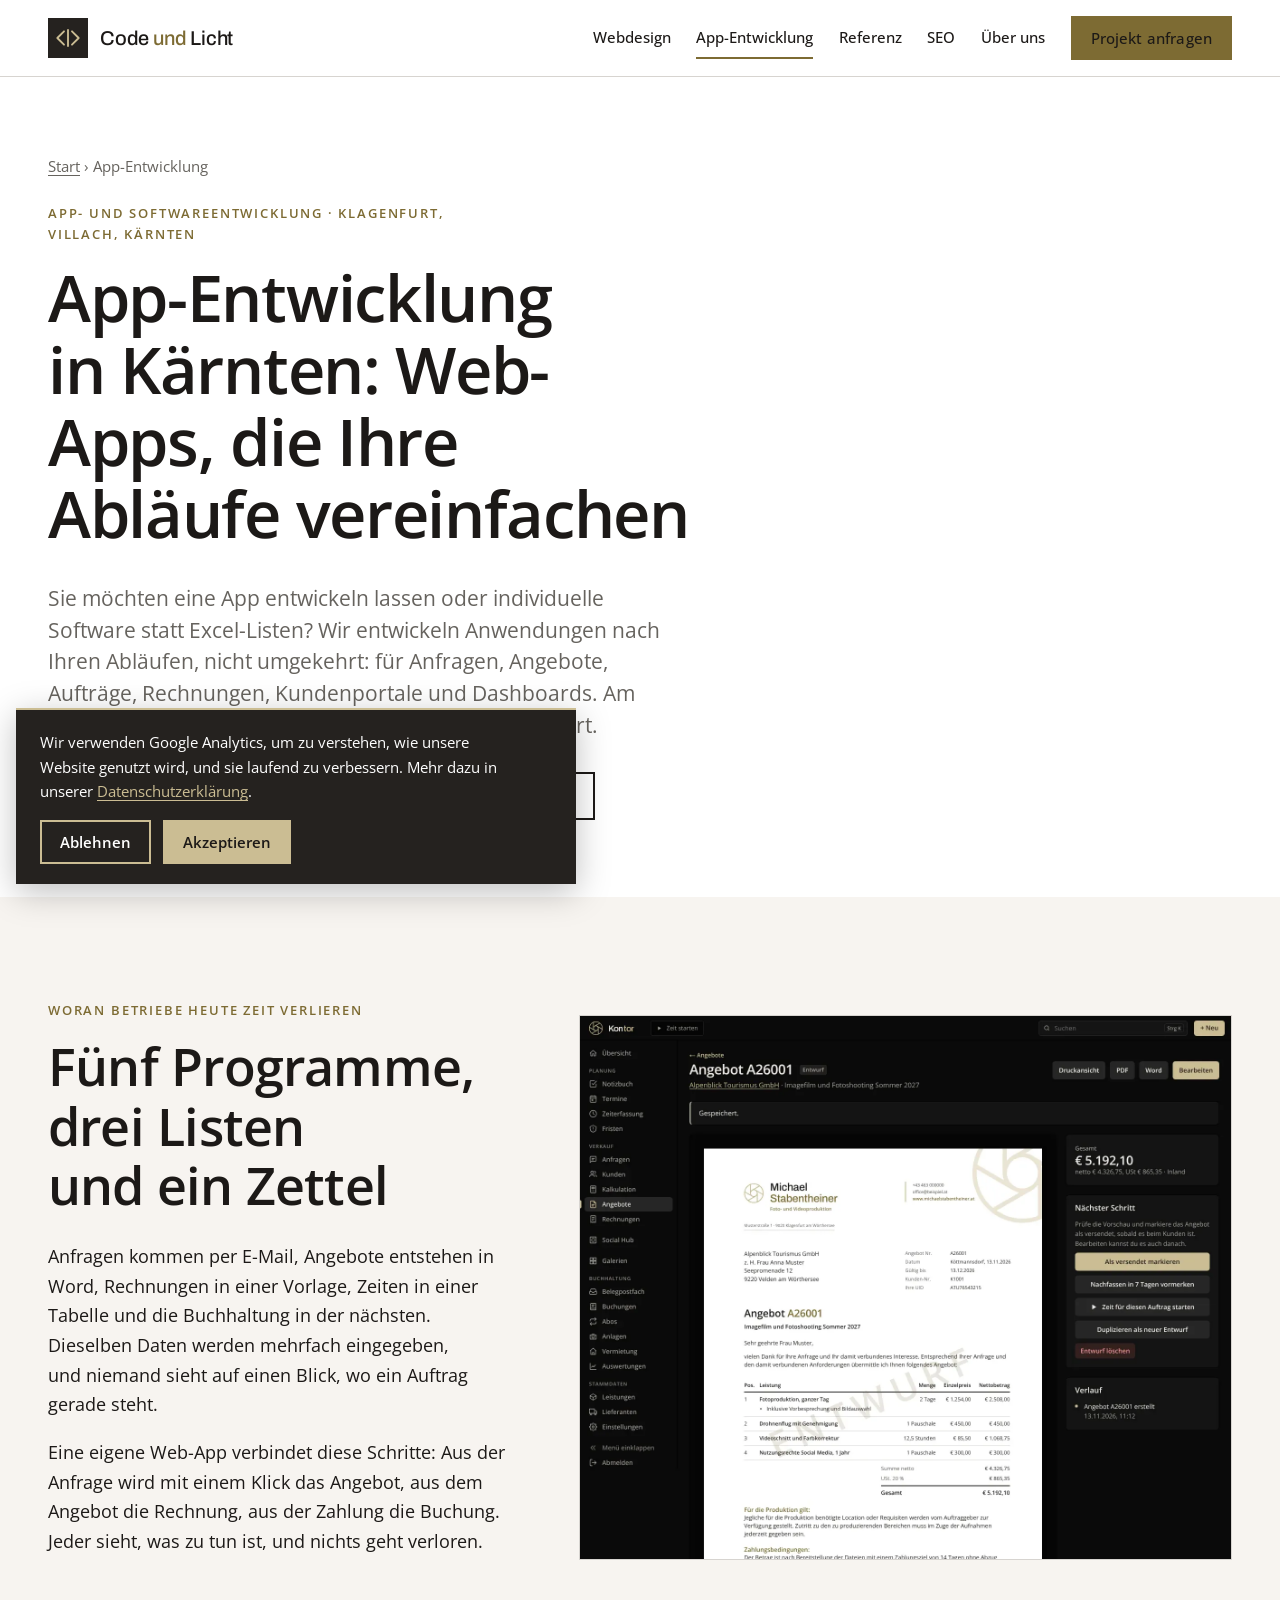
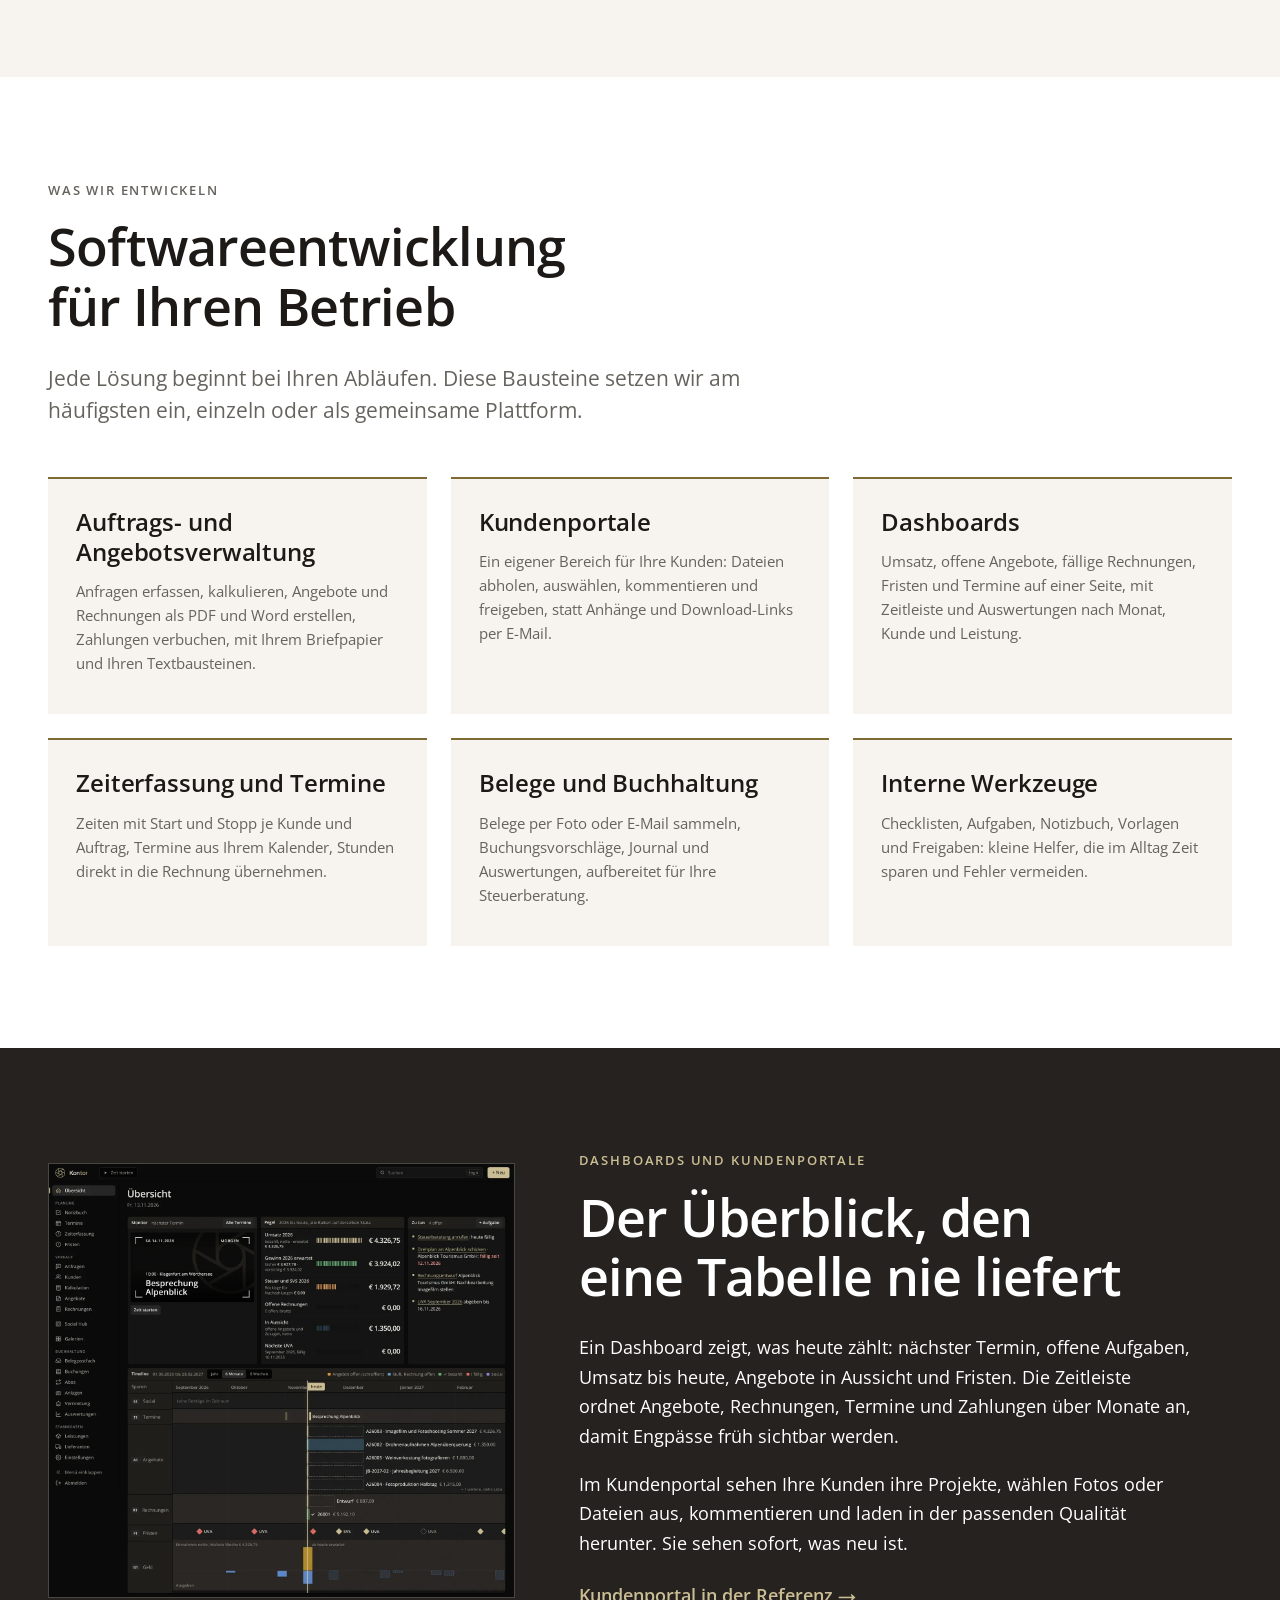
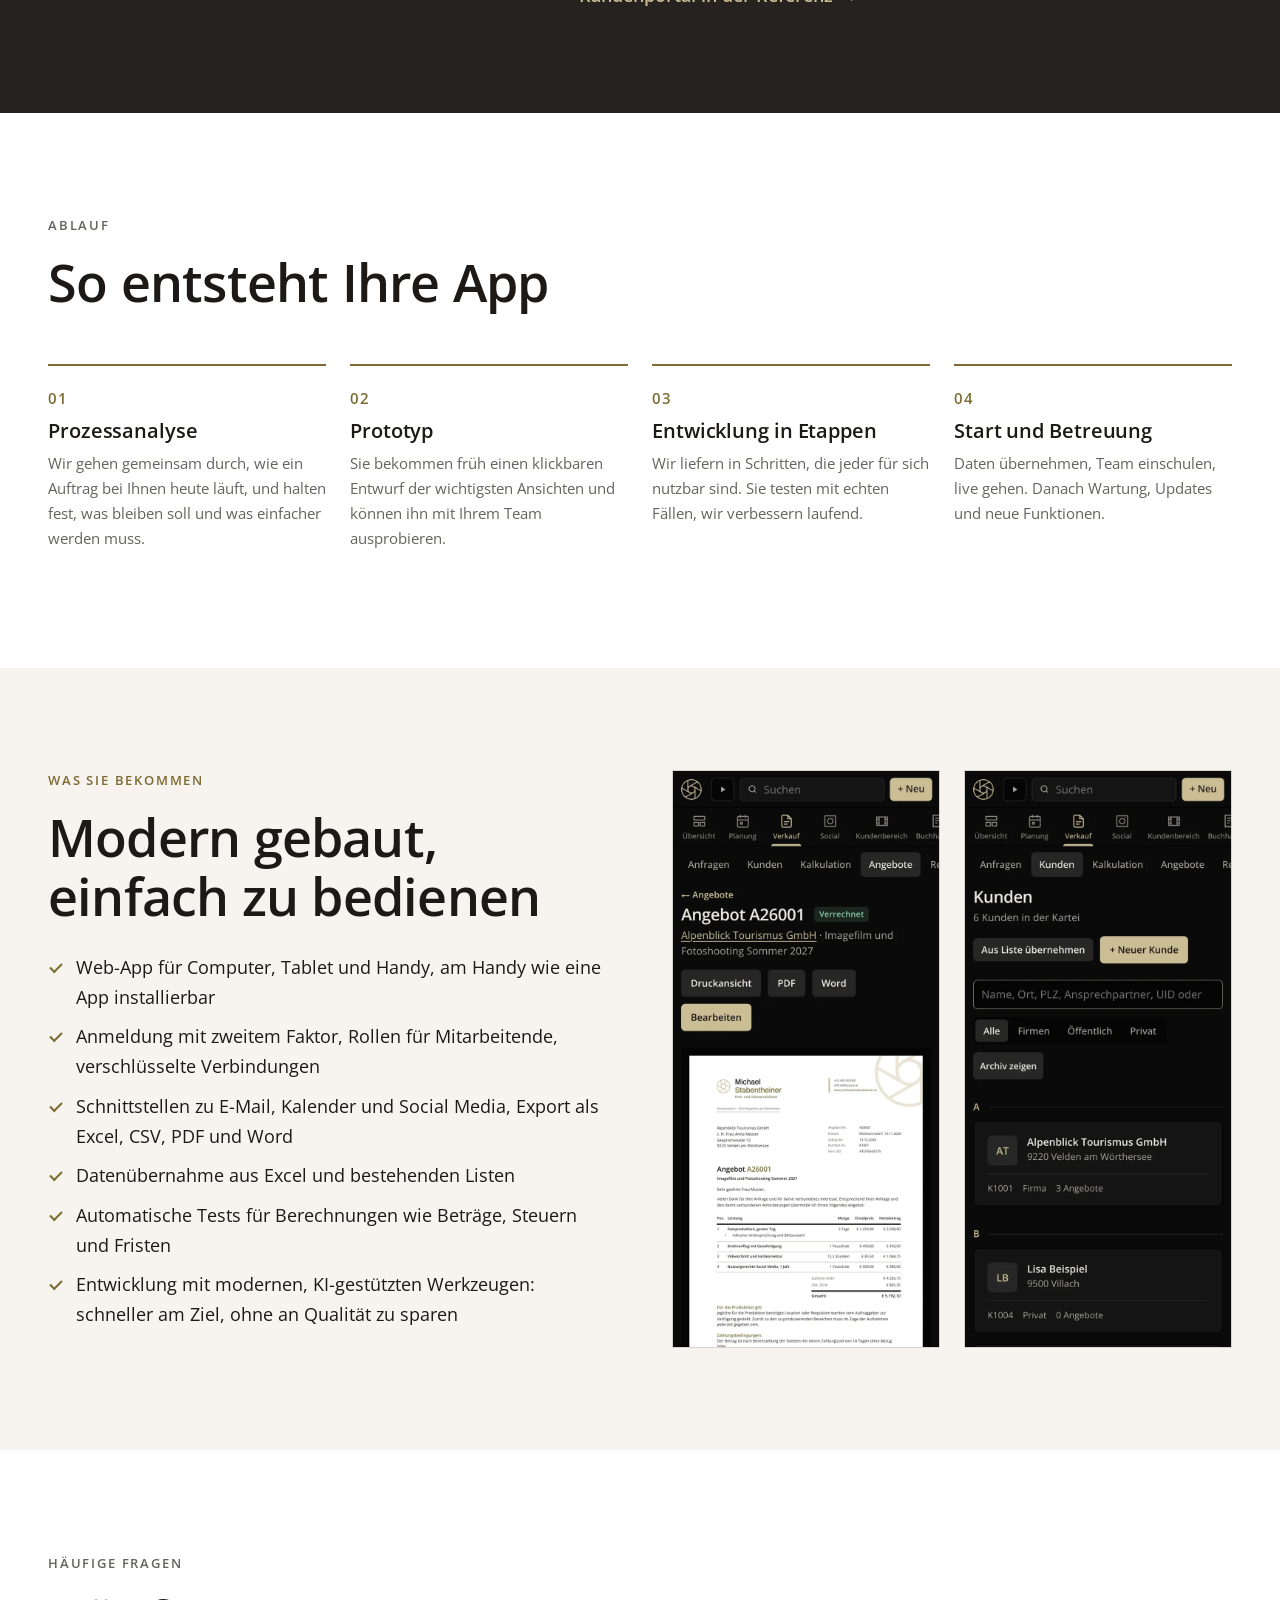
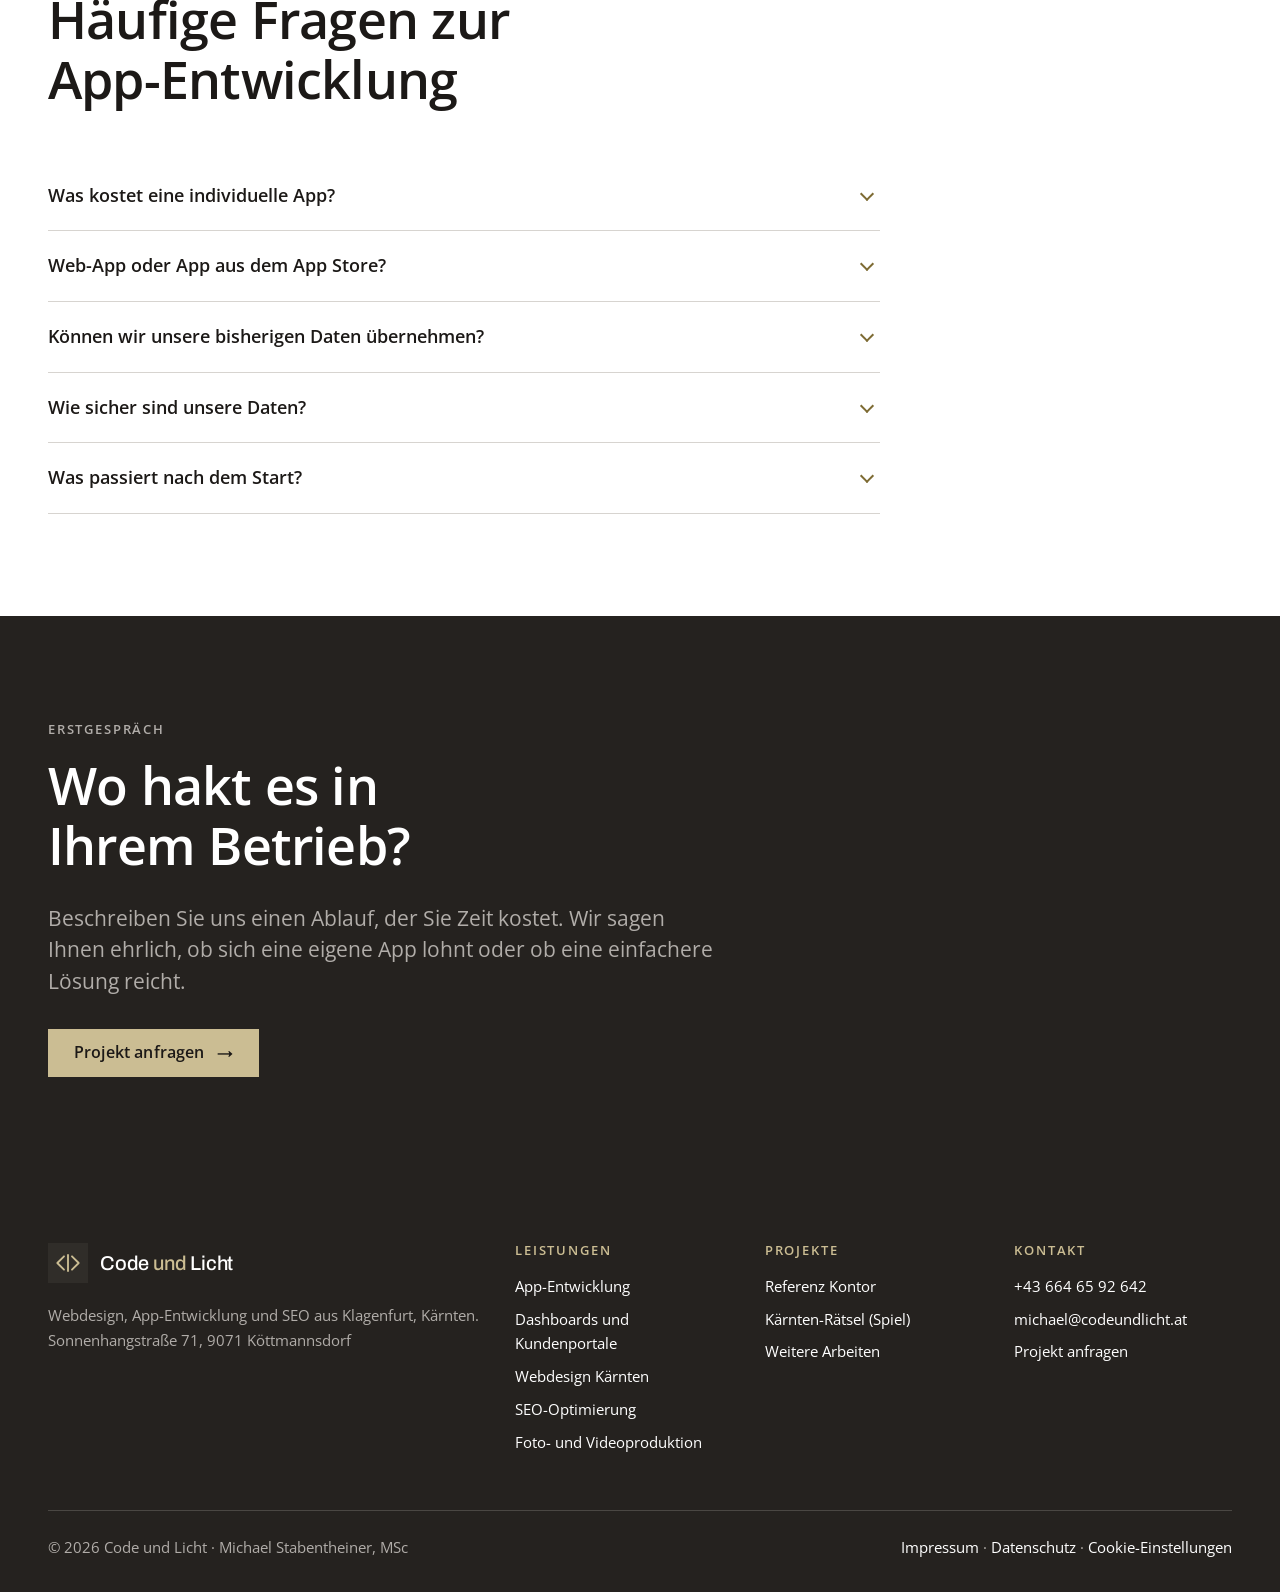
==== commit 91652c8a: "SEO: Seite Webdesign Kärnten, Suchbegriffe geschärft, llms.txt, 85+ Kunden - Neue Seite /webdesign-k" ====
--- a/app-entwicklung/index.html
+++ b/app-entwicklung/index.html
@@ -3,14 +3,14 @@
 <head>
   <meta charset="UTF-8">
   <meta name="viewport" content="width=device-width, initial-scale=1">
-  <title>App-Entwicklung in Kärnten: Web-Apps &amp; Dashboards</title>
+  <title>App-Entwicklung Kärnten: Web-Apps &amp; Software nach Maß</title>
   <meta name="description" content="Web-Apps, Dashboards und Kundenportale nach Ihren Abläufen: App-Entwicklung aus Klagenfurt für Unternehmen in Kärnten und ganz Österreich.">
   <meta name="robots" content="index, follow, max-image-preview:large">
   <link rel="canonical" href="https://www.codeundlicht.at/app-entwicklung/">
   <meta property="og:type" content="website">
   <meta property="og:locale" content="de_AT">
   <meta property="og:site_name" content="Code und Licht">
-  <meta property="og:title" content="App-Entwicklung in Kärnten: Web-Apps &amp; Dashboards">
+  <meta property="og:title" content="App-Entwicklung Kärnten: Web-Apps &amp; Software nach Maß">
   <meta property="og:description" content="Web-Apps, Dashboards und Kundenportale nach Ihren Abläufen: App-Entwicklung aus Klagenfurt für Unternehmen in Kärnten und ganz Österreich.">
   <meta property="og:url" content="https://www.codeundlicht.at/app-entwicklung/">
   <meta property="og:image" content="https://www.codeundlicht.at/assets/images/referenz-kontor/kontor-dashboard-uebersicht.jpg">
@@ -29,6 +29,7 @@
    "@type": "ProfessionalService",
    "@id": "https://www.codeundlicht.at/#organisation",
    "name": "Code und Licht",
+   "alternateName": "Code und Licht · Webdesign und App-Entwicklung Kärnten",
    "description": "Webdesign, App-Entwicklung und SEO aus Klagenfurt, Kärnten: Websites, Web-Apps, Dashboards und Kundenportale für kleine und mittelständische Unternehmen und Tourismusbetriebe.",
    "url": "https://www.codeundlicht.at/",
    "logo": "https://www.codeundlicht.at/assets/images/code-und-licht-logo.png",
@@ -69,7 +70,9 @@
    ],
    "knowsAbout": [
     "Webdesign",
+    "Homepage erstellen",
     "App-Entwicklung",
+    "Softwareentwicklung",
     "Web-Apps",
     "Dashboards",
     "Kundenportale",
@@ -101,7 +104,7 @@
    "@type": "WebPage",
    "@id": "https://www.codeundlicht.at/app-entwicklung/#seite",
    "url": "https://www.codeundlicht.at/app-entwicklung/",
-   "name": "App-Entwicklung in Kärnten: Web-Apps & Dashboards",
+   "name": "App-Entwicklung Kärnten: Web-Apps & Software nach Maß",
    "description": "Web-Apps, Dashboards und Kundenportale nach Ihren Abläufen: App-Entwicklung aus Klagenfurt für Unternehmen in Kärnten und ganz Österreich.",
    "inLanguage": "de-AT",
    "isPartOf": {
@@ -208,7 +211,7 @@
     <a href="../" class="logo" aria-label="Code und Licht, Startseite"><span class="logo__mark"><svg viewBox="0 0 36 26" fill="none" stroke="currentColor" stroke-width="2.8" stroke-linecap="round" stroke-linejoin="round" aria-hidden="true"><path d="M12 3 L2 13 L12 23"/><path d="M24 3 L34 13 L24 23"/><line x1="18" y1="1" x2="18" y2="25"/></svg></span><span class="logo__word">Code <em>und</em> Licht</span></a>
     <button class="burger" id="navBurger" aria-label="Menü öffnen" aria-expanded="false" aria-controls="navLinks"><span></span><span></span></button>
     <nav class="nav" id="navLinks" aria-label="Hauptnavigation">
-      <a href="../#leistungen">Leistungen</a>
+      <a href="../webdesign-kaernten/">Webdesign</a>
       <a href="../app-entwicklung/" aria-current="page">App-Entwicklung</a>
       <a href="../referenzen/kontor/">Referenz</a>
       <a href="../seo-optimierung/">SEO</a>
@@ -222,9 +225,9 @@
 <section class="page-hero">
   <div class="container">
     <p class="crumbs"><a href="../">Start</a> › App-Entwicklung</p>
-    <p class="eyebrow">App-Entwicklung · Klagenfurt, Kärnten</p>
+    <p class="eyebrow">App- und Softwareentwicklung · Klagenfurt, Villach, Kärnten</p>
     <h1>App-Entwicklung in Kärnten: Web-Apps, die Ihre Abläufe vereinfachen</h1>
-    <p class="lead">Wir entwickeln Anwendungen nach Ihren Abläufen, nicht umgekehrt: für Anfragen, Angebote, Aufträge, Rechnungen, Kundenportale und Dashboards. Am Computer und am Handy, mit Ihren Daten an einem Ort.</p>
+    <p class="lead">Sie möchten eine App entwickeln lassen oder individuelle Software statt Excel-Listen? Wir entwickeln Anwendungen nach Ihren Abläufen, nicht umgekehrt: für Anfragen, Angebote, Aufträge, Rechnungen, Kundenportale und Dashboards. Am Computer und am Handy, mit Ihren Daten an einem Ort.</p>
     <div class="actions">
       <a href="../#kontakt" class="btn btn--primary">Erstgespräch vereinbaren <span aria-hidden="true">→</span></a>
       <a href="../referenzen/kontor/" class="btn btn--secondary">Referenz Kontor ansehen</a>
@@ -248,7 +251,7 @@
   <div class="container">
     <div class="head">
       <p class="eyebrow">Was wir entwickeln</p>
-      <h2>Anwendungen für Ihren Betrieb</h2>
+      <h2>Softwareentwicklung für Ihren Betrieb</h2>
       <p class="lead">Jede Lösung beginnt bei Ihren Abläufen. Diese Bausteine setzen wir am häufigsten ein, einzeln oder als gemeinsame Plattform.</p>
     </div>
     <div class="cards">
@@ -349,7 +352,7 @@
         <ul>
           <li><a href="../app-entwicklung/">App-Entwicklung</a></li>
           <li><a href="../app-entwicklung/#dashboards">Dashboards und Kundenportale</a></li>
-          <li><a href="../#webdesign">Webdesign</a></li>
+          <li><a href="../webdesign-kaernten/">Webdesign Kärnten</a></li>
           <li><a href="../seo-optimierung/">SEO-Optimierung</a></li>
           <li><a href="https://www.michaelstabentheiner.at/">Foto- und Videoproduktion</a></li>
         </ul>
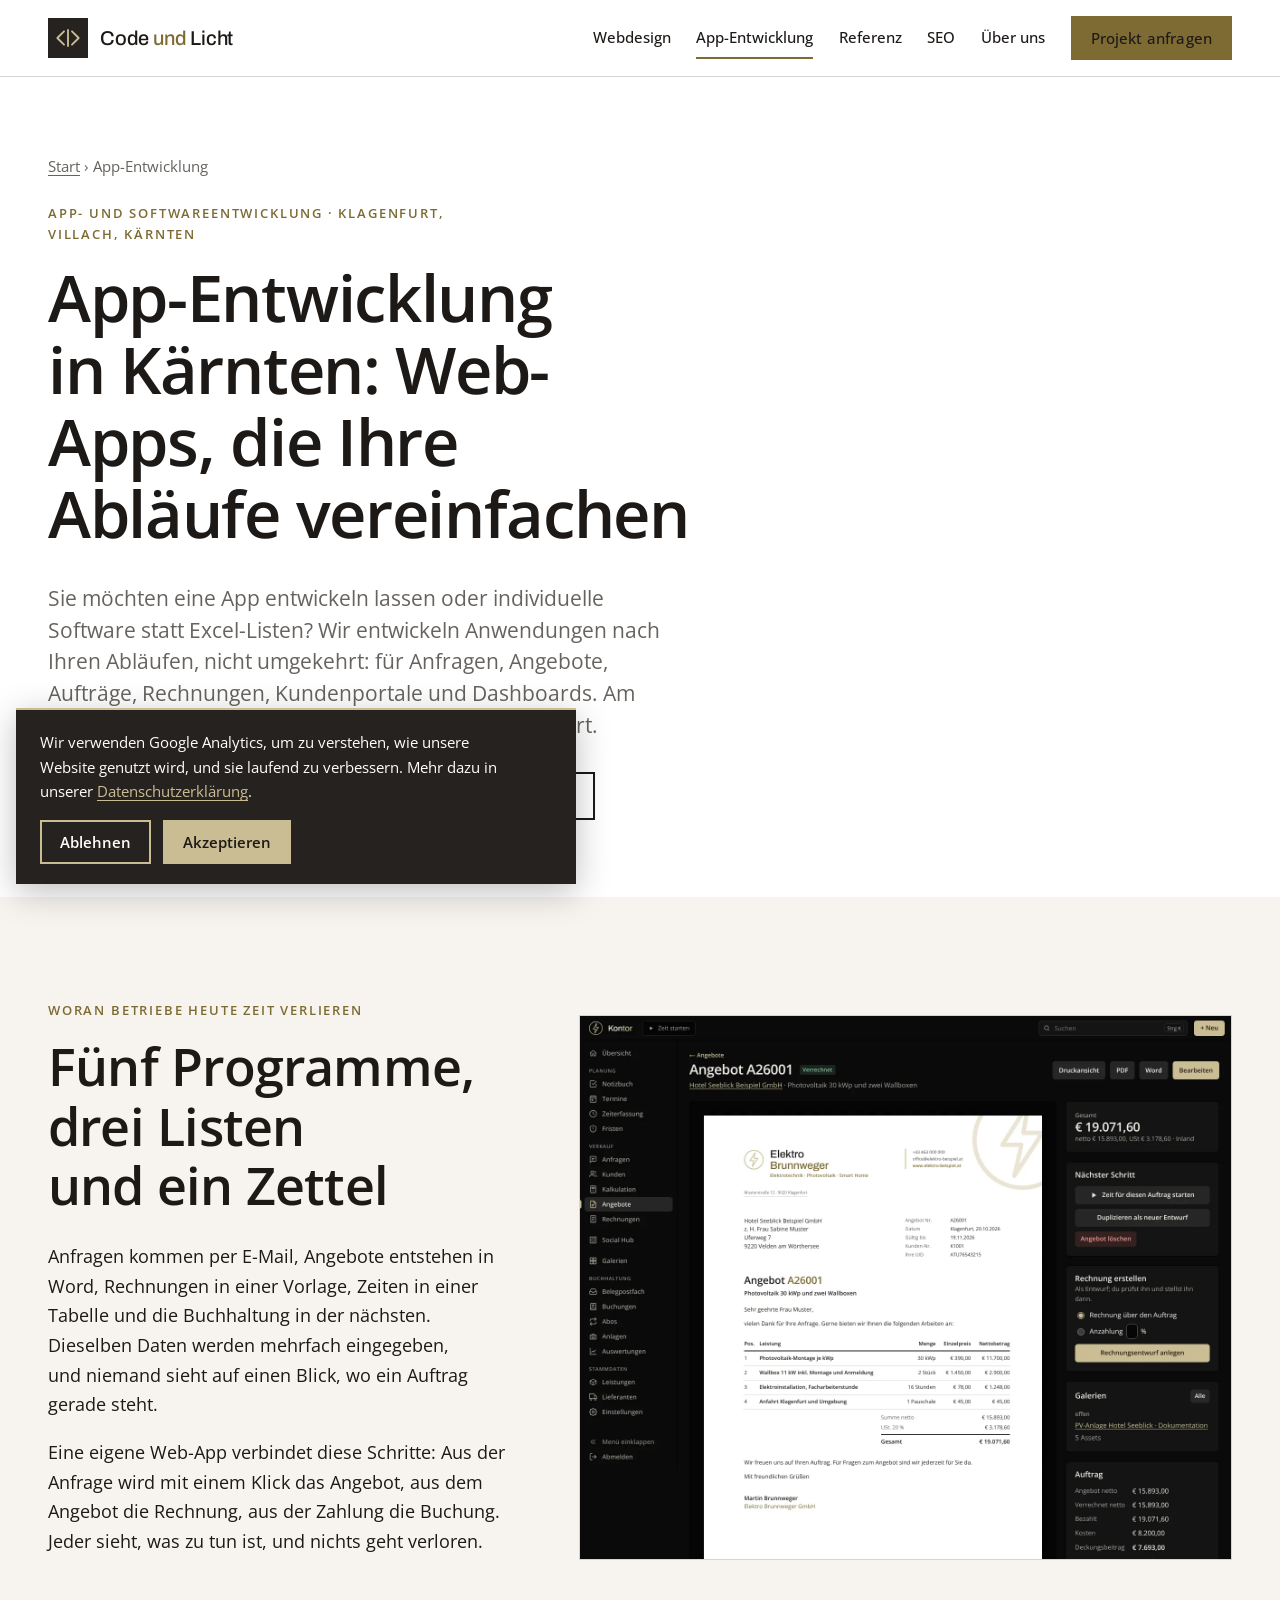
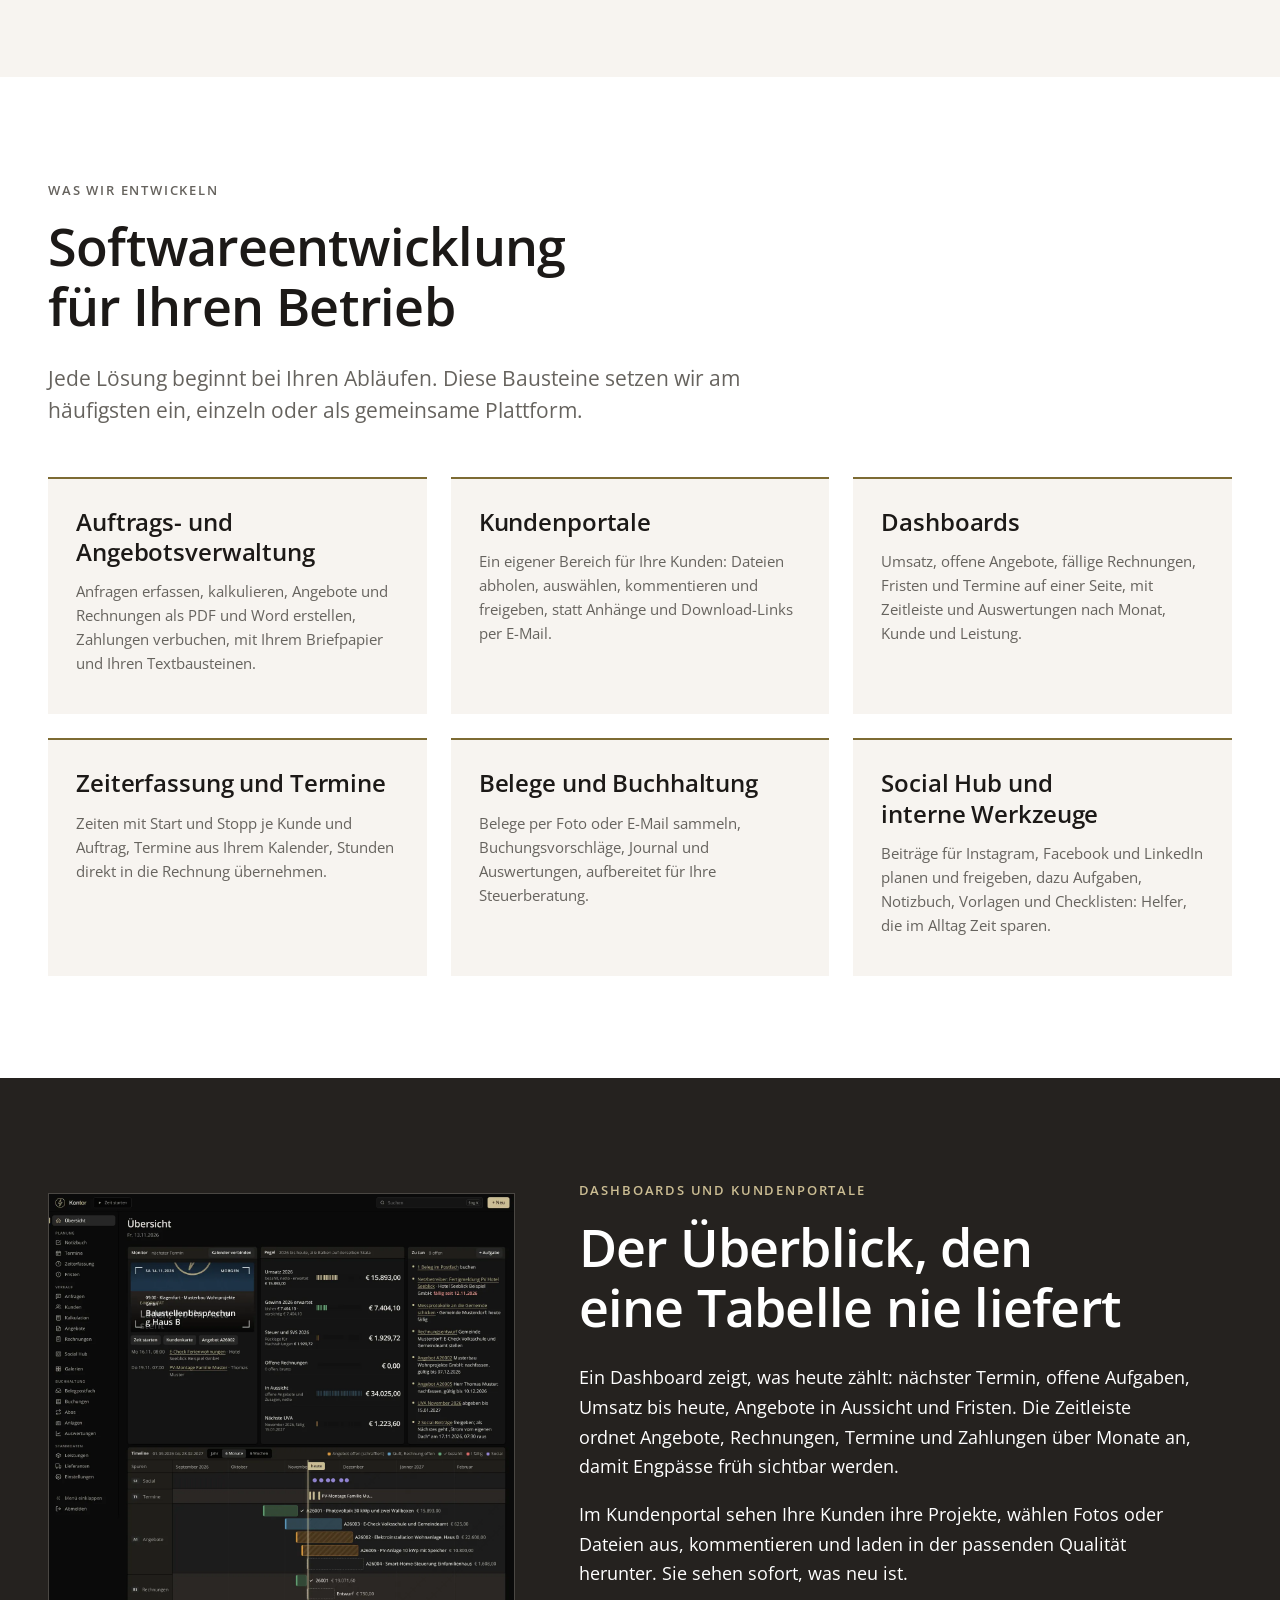
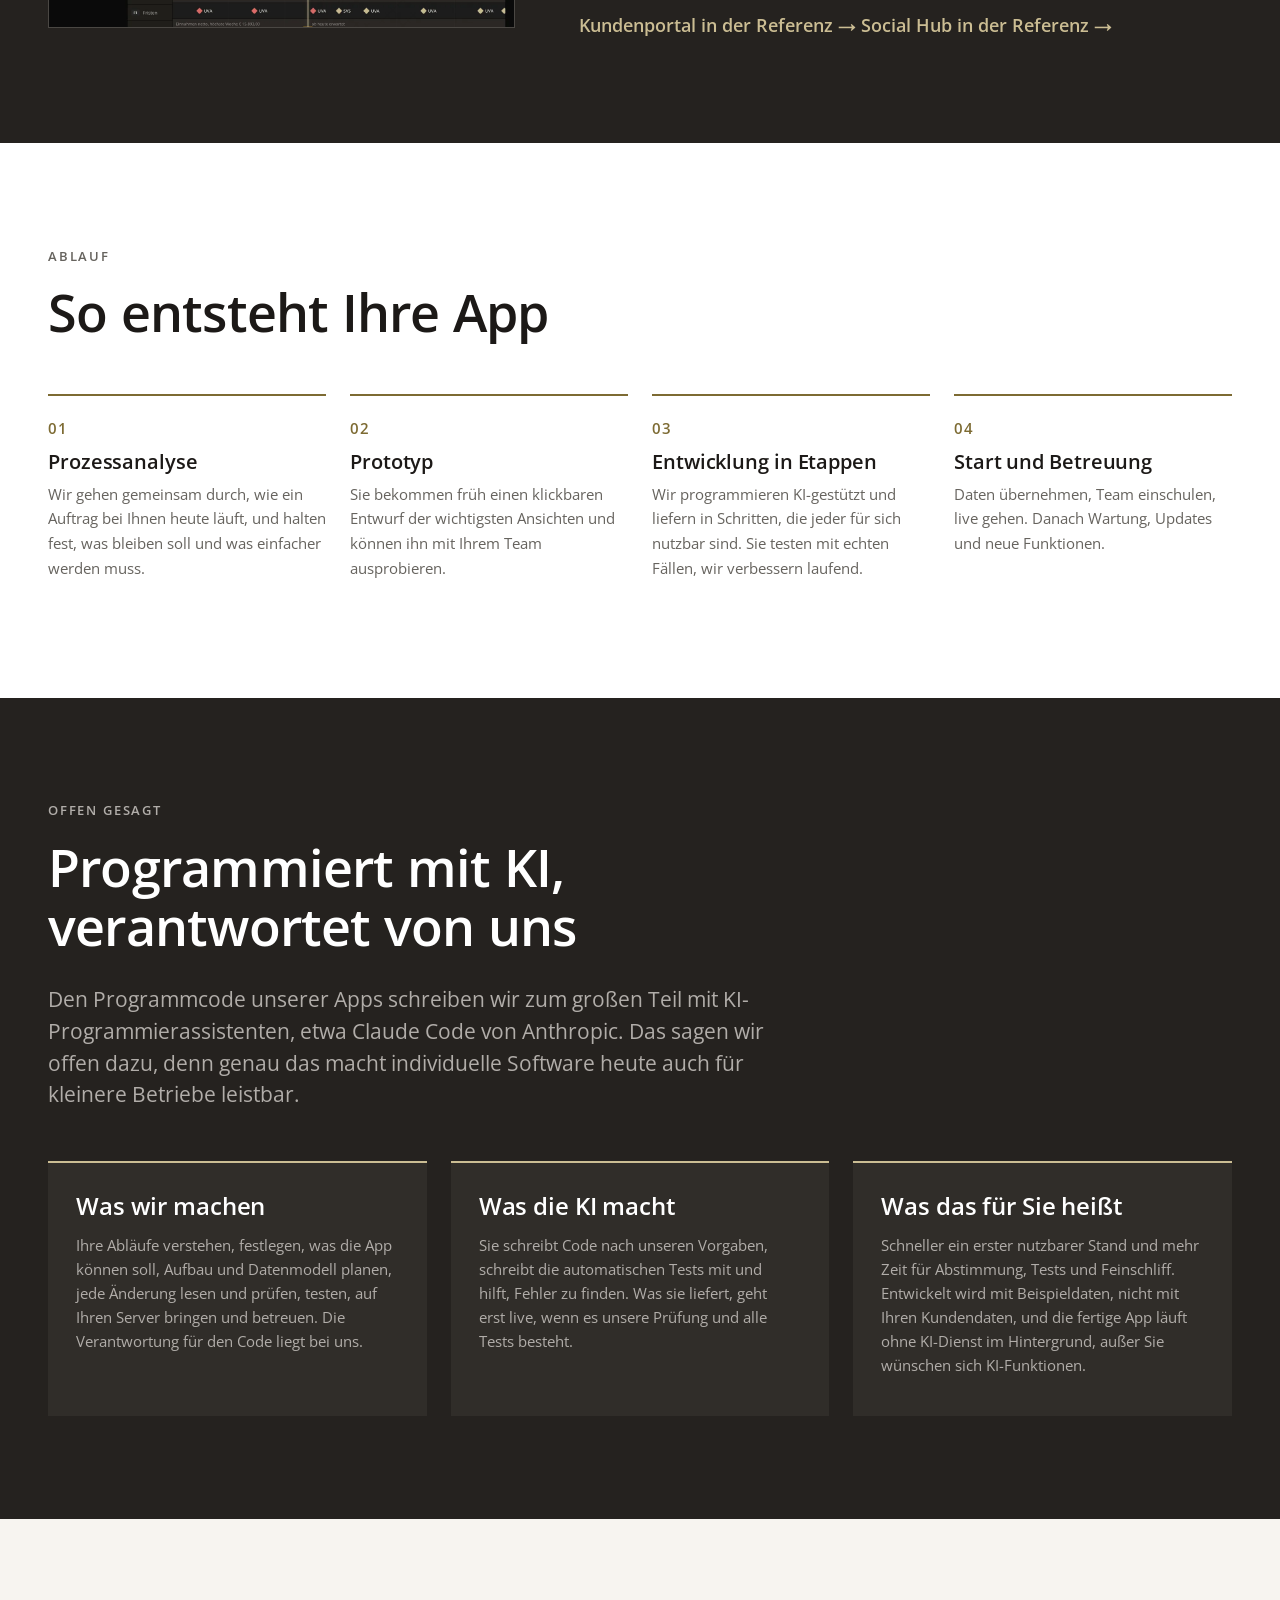
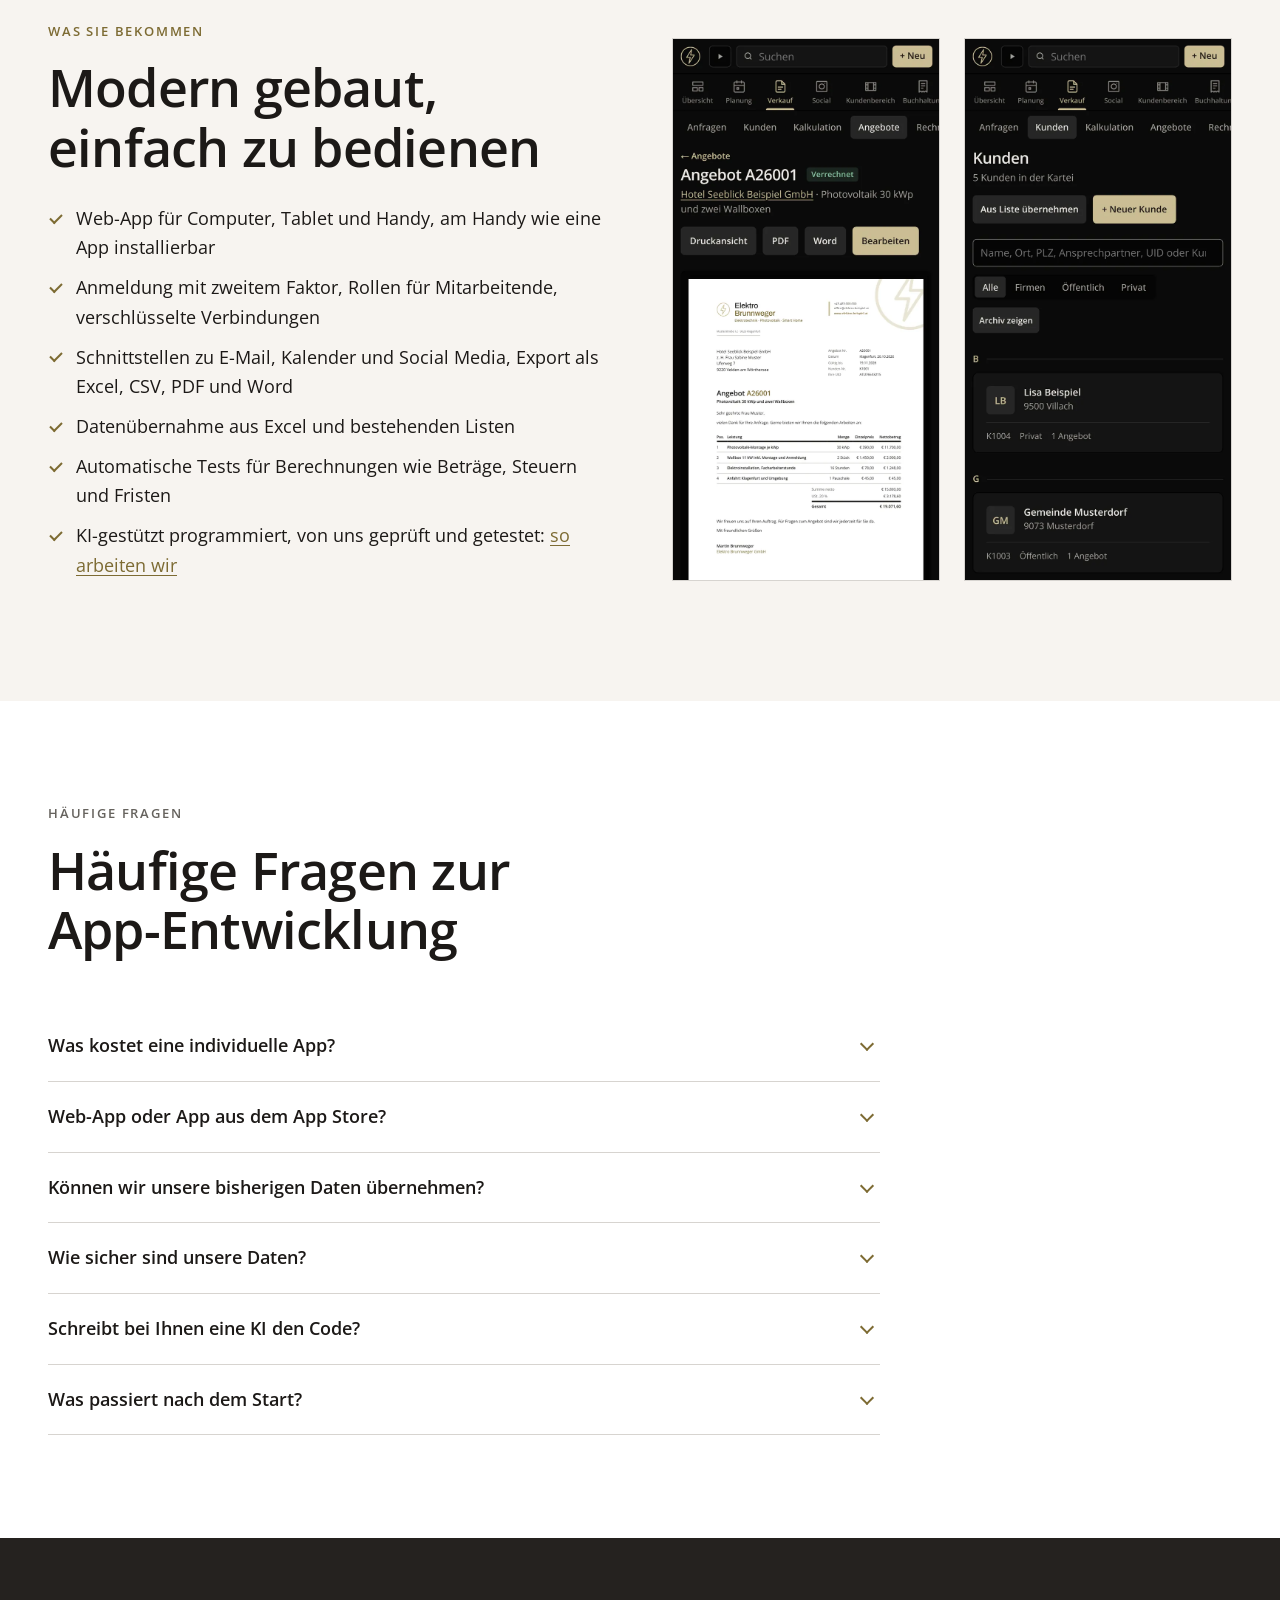
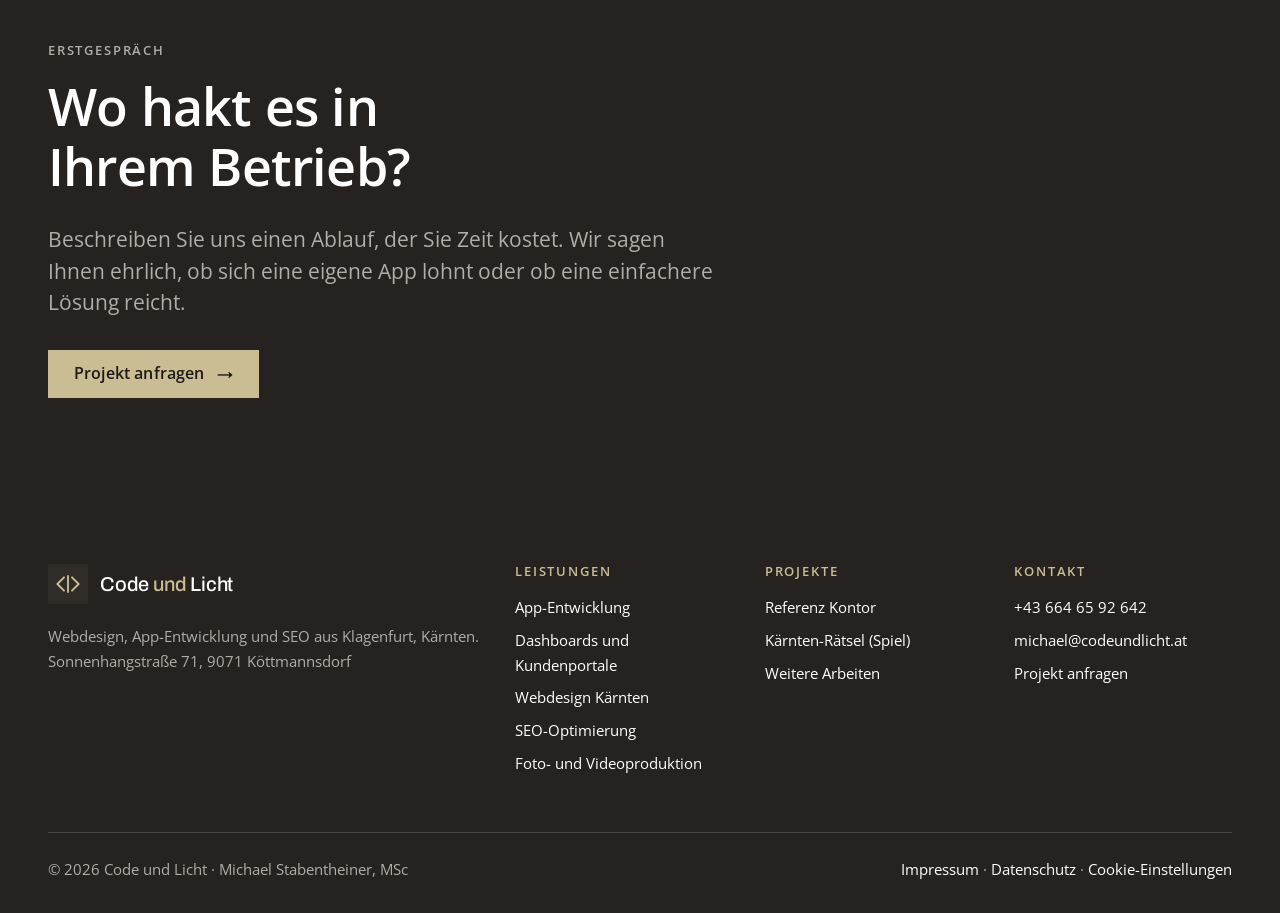
==== commit 66bd00e5: "Startseite wieder mit Video, Referenz Kontor neutral, KI-Programmierung offen - Startseite: Kopfbere" ====
--- a/app-entwicklung/index.html
+++ b/app-entwicklung/index.html
@@ -192,6 +192,14 @@
     },
     {
      "@type": "Question",
+     "name": "Schreibt bei Ihnen eine KI den Code?",
+     "acceptedAnswer": {
+      "@type": "Answer",
+      "text": "Zum großen Teil ja. Wir programmieren mit KI-Assistenten wie Claude Code: Wir planen, beschreiben jeden Schritt und prüfen das Ergebnis, die KI schreibt den Code und die Tests dazu. Live geht nur, was unsere Prüfung und alle automatischen Tests besteht. Die Verantwortung und die Betreuung bleiben bei uns."
+     }
+    },
+    {
+     "@type": "Question",
      "name": "Was passiert nach dem Start?",
      "acceptedAnswer": {
       "@type": "Answer",
@@ -260,7 +268,7 @@
       <article class="card" id="dashboards"><h3>Dashboards</h3><p>Umsatz, offene Angebote, fällige Rechnungen, Fristen und Termine auf einer Seite, mit Zeitleiste und Auswertungen nach Monat, Kunde und Leistung.</p></article>
       <article class="card"><h3>Zeiterfassung und Termine</h3><p>Zeiten mit Start und Stopp je Kunde und Auftrag, Termine aus Ihrem Kalender, Stunden direkt in die Rechnung übernehmen.</p></article>
       <article class="card"><h3>Belege und Buchhaltung</h3><p>Belege per Foto oder E-Mail sammeln, Buchungsvorschläge, Journal und Auswertungen, aufbereitet für Ihre Steuerberatung.</p></article>
-      <article class="card"><h3>Interne Werkzeuge</h3><p>Checklisten, Aufgaben, Notizbuch, Vorlagen und Freigaben: kleine Helfer, die im Alltag Zeit sparen und Fehler vermeiden.</p></article>
+      <article class="card"><h3>Social Hub und interne Werkzeuge</h3><p>Beiträge für Instagram, Facebook und LinkedIn planen und freigeben, dazu Aufgaben, Notizbuch, Vorlagen und Checklisten: Helfer, die im Alltag Zeit sparen.</p></article>
     </div>
   </div>
 </section>
@@ -272,7 +280,7 @@
       <h2>Der Überblick, den eine Tabelle nie liefert</h2>
       <p>Ein Dashboard zeigt, was heute zählt: nächster Termin, offene Aufgaben, Umsatz bis heute, Angebote in Aussicht und Fristen. Die Zeitleiste ordnet Angebote, Rechnungen, Termine und Zahlungen über Monate an, damit Engpässe früh sichtbar werden.</p>
       <p>Im Kundenportal sehen Ihre Kunden ihre Projekte, wählen Fotos oder Dateien aus, kommentieren und laden in der passenden Qualität herunter. Sie sehen sofort, was neu ist.</p>
-      <a class="link" href="../referenzen/kontor/#portal">Kundenportal in der Referenz →</a>
+      <a class="link" href="../referenzen/kontor/#portal">Kundenportal in der Referenz →</a> <a class="link" href="../referenzen/kontor/#social-hub">Social Hub in der Referenz →</a>
     </div>
     <figure class="shot"><picture><source type="image/webp" srcset="../assets/images/referenz-kontor/kontor-dashboard-uebersicht-720.webp 720w, ../assets/images/referenz-kontor/kontor-dashboard-uebersicht.webp 1440w" sizes="(max-width: 900px) 100vw, 58vw"><img src="../assets/images/referenz-kontor/kontor-dashboard-uebersicht.jpg" alt="Dashboard mit Monitor für den nächsten Termin, Pegel für Umsatz und offene Rechnungen, Aufgabenliste und Zeitleiste über sechs Monate (Beispieldaten)" width="1440" height="1340" loading="lazy" decoding="async"></picture></figure>
   </div>
@@ -287,9 +295,24 @@
     <ol class="steps">
       <li><h3>Prozessanalyse</h3><p>Wir gehen gemeinsam durch, wie ein Auftrag bei Ihnen heute läuft, und halten fest, was bleiben soll und was einfacher werden muss.</p></li>
       <li><h3>Prototyp</h3><p>Sie bekommen früh einen klickbaren Entwurf der wichtigsten Ansichten und können ihn mit Ihrem Team ausprobieren.</p></li>
-      <li><h3>Entwicklung in Etappen</h3><p>Wir liefern in Schritten, die jeder für sich nutzbar sind. Sie testen mit echten Fällen, wir verbessern laufend.</p></li>
+      <li><h3>Entwicklung in Etappen</h3><p>Wir programmieren KI-gestützt und liefern in Schritten, die jeder für sich nutzbar sind. Sie testen mit echten Fällen, wir verbessern laufend.</p></li>
       <li><h3>Start und Betreuung</h3><p>Daten übernehmen, Team einschulen, live gehen. Danach Wartung, Updates und neue Funktionen.</p></li>
     </ol>
+  </div>
+</section>
+
+<section class="section dark" id="ki">
+  <div class="container">
+    <div class="head">
+      <p class="eyebrow">Offen gesagt</p>
+      <h2>Programmiert mit KI, verantwortet von uns</h2>
+      <p class="lead">Den Programmcode unserer Apps schreiben wir zum großen Teil mit KI-Programmierassistenten, etwa Claude Code von Anthropic. Das sagen wir offen dazu, denn genau das macht individuelle Software heute auch für kleinere Betriebe leistbar.</p>
+    </div>
+    <div class="cards">
+      <article class="card"><h3>Was wir machen</h3><p>Ihre Abläufe verstehen, festlegen, was die App können soll, Aufbau und Datenmodell planen, jede Änderung lesen und prüfen, testen, auf Ihren Server bringen und betreuen. Die Verantwortung für den Code liegt bei uns.</p></article>
+      <article class="card"><h3>Was die KI macht</h3><p>Sie schreibt Code nach unseren Vorgaben, schreibt die automatischen Tests mit und hilft, Fehler zu finden. Was sie liefert, geht erst live, wenn es unsere Prüfung und alle Tests besteht.</p></article>
+      <article class="card"><h3>Was das für Sie heißt</h3><p>Schneller ein erster nutzbarer Stand und mehr Zeit für Abstimmung, Tests und Feinschliff. Entwickelt wird mit Beispieldaten, nicht mit Ihren Kundendaten, und die fertige App läuft ohne KI-Dienst im Hintergrund, außer Sie wünschen sich KI-Funktionen.</p></article>
+    </div>
   </div>
 </section>
 
@@ -304,12 +327,12 @@
         <li>Schnittstellen zu E-Mail, Kalender und Social Media, Export als Excel, CSV, PDF und Word</li>
         <li>Datenübernahme aus Excel und bestehenden Listen</li>
         <li>Automatische Tests für Berechnungen wie Beträge, Steuern und Fristen</li>
-        <li>Entwicklung mit modernen, KI-gestützten Werkzeugen: schneller am Ziel, ohne an Qualität zu sparen</li>
+        <li>KI-gestützt programmiert, von uns geprüft und getestet: <a href="#ki">so arbeiten wir</a></li>
       </ul>
     </div>
     <div class="shots-2">
-      <figure class="shot shot--phone"><picture><source type="image/webp" srcset="../assets/images/referenz-kontor/kontor-handy-angebot-720.webp 720w, ../assets/images/referenz-kontor/kontor-handy-angebot.webp 780w" sizes="(max-width: 700px) 100vw, 25vw"><img src="../assets/images/referenz-kontor/kontor-handy-angebot.jpg" alt="Angebot in Kontor am Handy mit Status, Druckansicht, PDF und Word (Beispieldaten)" width="780" height="1688" loading="lazy" decoding="async"></picture></figure>
-      <figure class="shot shot--phone"><picture><source type="image/webp" srcset="../assets/images/referenz-kontor/kontor-handy-kunden-720.webp 720w, ../assets/images/referenz-kontor/kontor-handy-kunden.webp 780w" sizes="(max-width: 700px) 100vw, 25vw"><img src="../assets/images/referenz-kontor/kontor-handy-kunden.jpg" alt="Kundenliste in Kontor am Handy mit Suche und Filtern (Beispieldaten)" width="780" height="1688" loading="lazy" decoding="async"></picture></figure>
+      <figure class="shot shot--phone"><picture><source type="image/webp" srcset="../assets/images/referenz-kontor/kontor-handy-angebot-720.webp 720w, ../assets/images/referenz-kontor/kontor-handy-angebot.webp 1082w" sizes="(max-width: 700px) 100vw, 25vw"><img src="../assets/images/referenz-kontor/kontor-handy-angebot.jpg" alt="Angebot in Kontor am Handy mit Status, Druckansicht, PDF und Word (Beispieldaten)" width="1082" height="2202" loading="lazy" decoding="async"></picture></figure>
+      <figure class="shot shot--phone"><picture><source type="image/webp" srcset="../assets/images/referenz-kontor/kontor-handy-kunden-720.webp 720w, ../assets/images/referenz-kontor/kontor-handy-kunden.webp 1082w" sizes="(max-width: 700px) 100vw, 25vw"><img src="../assets/images/referenz-kontor/kontor-handy-kunden.jpg" alt="Kundenliste in Kontor am Handy mit Suche und Filtern (Beispieldaten)" width="1082" height="2202" loading="lazy" decoding="async"></picture></figure>
     </div>
   </div>
 </section>
@@ -325,6 +348,7 @@
       <details><summary>Web-App oder App aus dem App Store?</summary><p>Für die meisten Betriebe reicht eine Web-App: Sie läuft im Browser am Computer, Tablet und Handy und lässt sich am Handy wie eine App auf den Startbildschirm legen, ohne App Store und ohne Updates über den Store. Braucht Ihr Projekt Funktionen, die nur eine App aus dem Store bietet, besprechen wir das im Erstgespräch.</p></details>
       <details><summary>Können wir unsere bisherigen Daten übernehmen?</summary><p>Ja. Kundenlisten, Leistungen und andere Daten aus Excel oder CSV übernehmen wir beim Start. Umgekehrt lassen sich Ihre Daten jederzeit wieder exportieren, etwa als Excel, CSV oder PDF.</p></details>
       <details><summary>Wie sicher sind unsere Daten?</summary><p>Wir planen Datenschutz von Anfang an mit: Anmeldung mit Passwort und zweitem Faktor, verschlüsselte Verbindungen, Rollen für Mitarbeitende, regelmäßige Sicherungen und ein Hosting, das zu Ihren Anforderungen an die DSGVO passt.</p></details>
+      <details><summary>Schreibt bei Ihnen eine KI den Code?</summary><p>Zum großen Teil ja. Wir programmieren mit KI-Assistenten wie Claude Code: Wir planen, beschreiben jeden Schritt und prüfen das Ergebnis, die KI schreibt den Code und die Tests dazu. Live geht nur, was unsere Prüfung und alle automatischen Tests besteht. Die Verantwortung und die Betreuung bleiben bei uns.</p></details>
       <details><summary>Was passiert nach dem Start?</summary><p>Wir bleiben Ihr Ansprechpartner: Wartung, Sicherheitsupdates, Fehlerbehebung und neue Funktionen, wenn Ihr Betrieb wächst oder sich Abläufe ändern.</p></details>
     </div>
   </div>
--- a/css/site.css
+++ b/css/site.css
@@ -147,6 +147,13 @@
 .hero .lead { color: var(--muted); }
 .hero__shot { margin: 0; }
 @media (max-width: 900px) { .hero__grid { grid-template-columns: 1fr; } }
+.hero--video { position: relative; overflow: hidden; min-height: min(88svh, 900px); display: flex; align-items: flex-end; background: var(--anthrazit, #25221F); }
+.hero__media { position: absolute; inset: 0; }
+.hero__video { width: 100%; height: 100%; object-fit: cover; display: block; }
+.hero__veil { position: absolute; inset: 0; background: linear-gradient(90deg, rgba(28,25,23,.78) 0%, rgba(28,25,23,.5) 55%, rgba(28,25,23,.25) 100%), linear-gradient(180deg, rgba(28,25,23,.35) 0%, rgba(28,25,23,0) 40%, rgba(28,25,23,.6) 100%); }
+.hero--video .hero__content { position: relative; z-index: 1; width: 100%; }
+.hero--video .hero__content > * { max-width: 46rem; }
+.hero--video .lead { color: rgba(247,244,240,.86); }
 .page-hero { padding-block: clamp(48px, 6vw, 96px); }
 .page-hero h1 { max-width: 20ch; }
 .page-hero .lead { color: var(--muted); max-width: 40rem; }
